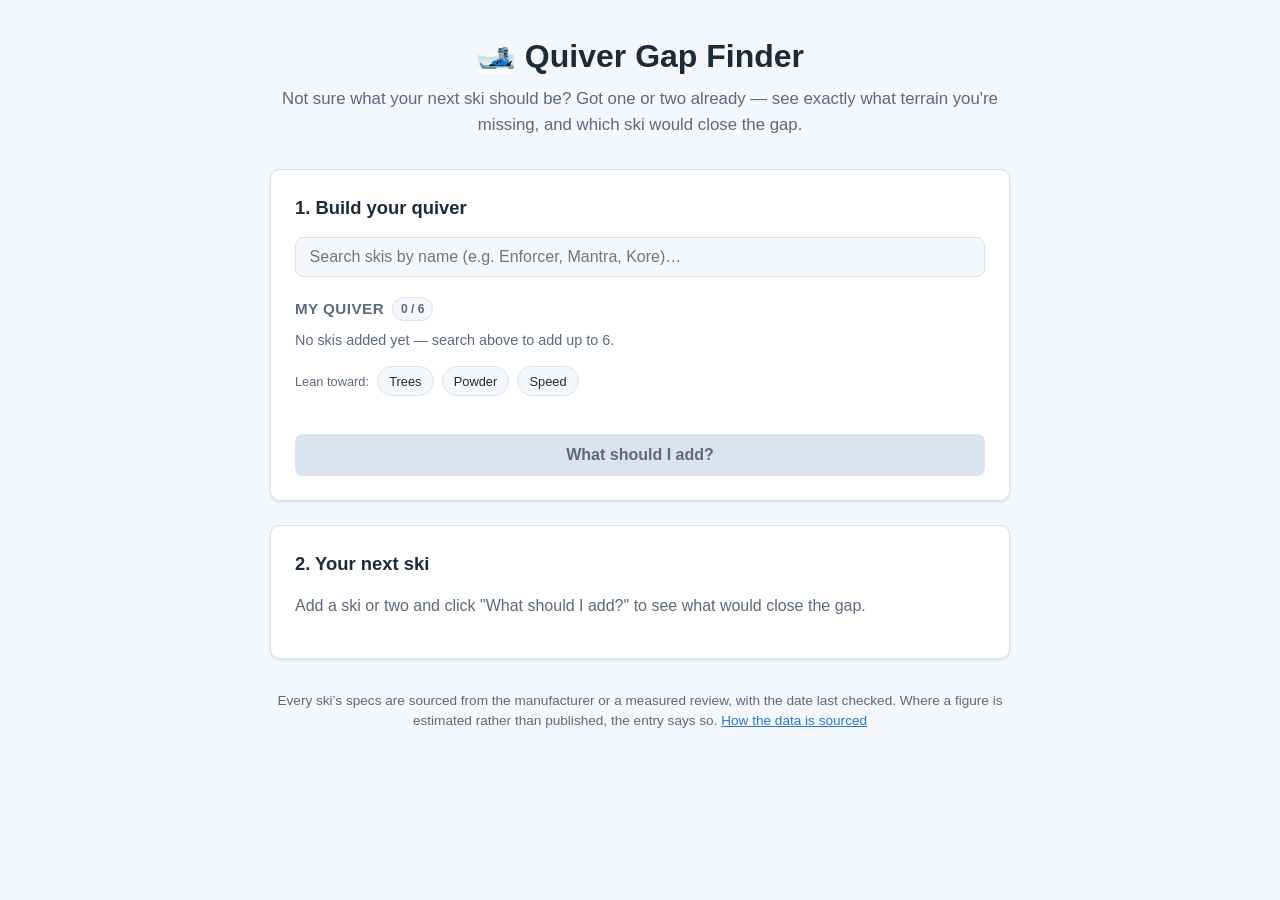
==== index.html @ e30757d3 "Replace demo-era footer copy with an accurate sourcing claim The live page said "All data is illustr" ====
<!DOCTYPE html>
<html lang="en">
<head>
  <meta charset="UTF-8" />
  <meta name="viewport" content="width=device-width, initial-scale=1.0" />
  <title>Quiver Gap Finder</title>
  <link rel="stylesheet" href="style.css" />
  <script src="scoring.js"></script>
</head>
<body>
  <div class="page">
    <header class="site-header">
      <h1>🎿 Quiver Gap Finder</h1>
      <p class="subtitle">
        Not sure what your next ski should be? Got one or two already — see exactly what
        terrain you're missing, and which ski would close the gap.
      </p>
    </header>

    <main>
      <section class="panel" aria-labelledby="picker-heading">
        <h2 id="picker-heading">1. Build your quiver</h2>

        <div class="search-wrap">
          <label for="ski-search" class="visually-hidden">Search skis</label>
          <input
            type="text"
            id="ski-search"
            class="search-input"
            placeholder="Search skis by name (e.g. Enforcer, Mantra, Kore)…"
            autocomplete="off"
          />
          <ul id="search-results" class="search-results" role="listbox" hidden></ul>
        </div>

        <div class="quiver-wrap">
          <h3>My quiver <span id="quiver-count" class="count-badge">0 / 6</span></h3>
          <ul id="quiver-list" class="quiver-list">
            <li class="empty-hint">No skis added yet — search above to add up to 6.</li>
          </ul>
        </div>

        <div class="interest-picker" role="group" aria-label="Lean recommendations toward (optional)">
          <span class="interest-picker-label">Lean toward:</span>
          <button type="button" class="interest-chip" data-interest="trees" aria-pressed="false">Trees</button>
          <button type="button" class="interest-chip" data-interest="powder" aria-pressed="false">Powder</button>
          <button type="button" class="interest-chip" data-interest="speed" aria-pressed="false">Speed</button>
        </div>

        <button id="find-gaps-btn" type="button" disabled>What should I add?</button>
      </section>

      <section class="panel" aria-labelledby="results-heading">
        <h2 id="results-heading">2. Your next ski</h2>
        <div id="results" class="results">
          <p class="empty-hint">Add a ski or two and click "What should I add?" to see what would close the gap.</p>
        </div>
      </section>
    </main>

    <footer class="site-footer">
      <!-- Deliberately not "nothing is estimated": rocker comes from
           profile category and non-reference lengths use the scaling
           formula, both disclosed per-ski in notes. Claim only what
           data/SOURCING.md actually backs. -->
      <p>
        Every ski&rsquo;s specs are sourced from the manufacturer or a
        measured review, with the date last checked. Where a figure is
        estimated rather than published, the entry says so.
        <a href="https://github.com/Mike-Mudd/quiver-gap-finder/blob/main/data/SOURCING.md">How the data is sourced</a>
      </p>
    </footer>
  </div>

  <div id="chart-tooltip" class="chart-tooltip" role="tooltip" hidden></div>

  <script src="app.js"></script>
</body>
</html>
---- style.css ----
/*
 * Status and chart-mark colors below are not hand-picked — they're the
 * fixed status scale and default sequential hue from the dataviz method's
 * reference palette (good/warning/critical steps + slot-1 blue). See
 * README.md for how they map onto the coverage model.
 */
:root {
  --color-bg: #f4f7fb;
  --color-panel: #ffffff;
  --color-border: #dbe4ee;
  --color-text: #1c2b3a;
  --color-muted: #5b6b7c;
  --color-primary: #2a78d6;
  --color-primary-dark: #184f95;
  --color-accent: #ef8354;
  --radius: 10px;
  --shadow: 0 1px 3px rgba(20, 40, 70, 0.08), 0 1px 2px rgba(20, 40, 70, 0.06);

  /* Fixed status scale — reserved meaning, never reused for anything else. */
  --status-good: #0ca30c;
  --status-good-bg: rgba(12, 163, 12, 0.12);
  --status-warning: #fab219;
  --status-warning-bg: rgba(250, 178, 25, 0.16);
  --status-critical: #d03b3b;
  --status-critical-bg: rgba(208, 59, 59, 0.12);

  /* Chart-only tokens: single sequential hue (blue) for the coverage map,
     plus recessive chart chrome. */
  --chart-accent: #2a78d6;
  --chart-accent-fill: rgba(42, 120, 214, 0.14);
  --chart-accent-stroke: rgba(42, 120, 214, 0.4);
  --chart-gridline: #e1e0d9;
  --chart-muted: #898781;

  /* Suggestions-map accent: same red hex as --status-critical (already
     contrast-checked) so it's visually consistent with the rest of the
     app's red, but named separately since here it means "suggestion,"
     not "bad" - reusing the status token directly would blur that. */
  --chart-suggestion: #d03b3b;
  --chart-suggestion-fill: rgba(208, 59, 59, 0.14);
  --chart-suggestion-stroke: rgba(208, 59, 59, 0.4);

  /* .chart-tooltip inverts colors (dark bg / light text in light mode,
     flipped in dark mode) — this divider must flip with it, not just
     assume a dark background. */
  --tooltip-divider: rgba(255, 255, 255, 0.15);
}

@media (prefers-color-scheme: dark) {
  :root {
    --color-bg: #10151c;
    --color-panel: #1a2230;
    --color-border: #2b3648;
    --color-text: #e8edf4;
    --color-muted: #9aabc0;
    --color-primary: #3987e5;
    --color-primary-dark: #7fb2e0;
    --color-accent: #ef8354;
    --shadow: 0 1px 3px rgba(0, 0, 0, 0.4);

    --status-good: #0ca30c;
    --status-good-bg: rgba(12, 163, 12, 0.22);
    --status-warning: #fab219;
    --status-warning-bg: rgba(250, 178, 25, 0.22);
    --status-critical: #e66767;
    --status-critical-bg: rgba(230, 103, 103, 0.22);

    --chart-accent: #3987e5;
    --chart-accent-fill: rgba(57, 135, 229, 0.22);
    --chart-accent-stroke: rgba(57, 135, 229, 0.55);
    --chart-gridline: #2c2c2a;
    --chart-muted: #898781;

    --chart-suggestion: #e66767;
    --chart-suggestion-fill: rgba(230, 103, 103, 0.22);
    --chart-suggestion-stroke: rgba(230, 103, 103, 0.55);

    /* Tooltip is inverted relative to page mode - in dark mode its
       background is light, so the divider needs to be dark here. */
    --tooltip-divider: rgba(0, 0, 0, 0.12);
  }
}

* {
  box-sizing: border-box;
}

body {
  margin: 0;
  font-family: -apple-system, BlinkMacSystemFont, "Segoe UI", Roboto, Helvetica, Arial, sans-serif;
  background: var(--color-bg);
  color: var(--color-text);
  line-height: 1.5;
}

.page {
  max-width: 780px;
  margin: 0 auto;
  padding: 2rem 1.25rem 4rem;
}

.visually-hidden {
  position: absolute;
  width: 1px;
  height: 1px;
  overflow: hidden;
  clip: rect(0 0 0 0);
  white-space: nowrap;
}

.site-header {
  text-align: center;
  margin-bottom: 2rem;
}

.site-header h1 {
  margin: 0 0 0.4rem;
  font-size: 2rem;
}

.subtitle {
  color: var(--color-muted);
  margin: 0;
  font-size: 1.05rem;
}

.panel {
  background: var(--color-panel);
  border: 1px solid var(--color-border);
  border-radius: var(--radius);
  box-shadow: var(--shadow);
  padding: 1.5rem;
  margin-bottom: 1.5rem;
}

.panel h2 {
  margin-top: 0;
  font-size: 1.15rem;
}

.panel h3 {
  font-size: 0.95rem;
  color: var(--color-muted);
  text-transform: uppercase;
  letter-spacing: 0.03em;
  display: flex;
  align-items: center;
  gap: 0.5rem;
  margin: 1.25rem 0 0.6rem;
}

.search-wrap {
  position: relative;
}

/* Shared by both search inputs in the app - the main quiver-builder
   search (#ski-search) and the "Comparing something specific?" search
   under the coverage map (#candidate-search). Was scoped to #ski-search
   only despite a comment elsewhere claiming both looked the same - the
   second input was silently falling back to the browser's unstyled
   default the whole time. */
.search-input {
  width: 100%;
  padding: 0.65rem 0.85rem;
  font-size: 1rem;
  border: 1px solid var(--color-border);
  border-radius: 8px;
  background: var(--color-bg);
  color: var(--color-text);
}

.search-input:focus {
  outline: 2px solid var(--color-primary);
  outline-offset: 1px;
}

.search-input:disabled {
  opacity: 0.6;
  cursor: not-allowed;
}

.search-results {
  position: absolute;
  z-index: 10;
  top: calc(100% + 4px);
  left: 0;
  right: 0;
  max-height: 260px;
  overflow-y: auto;
  margin: 0;
  padding: 0.3rem;
  list-style: none;
  background: var(--color-panel);
  border: 1px solid var(--color-border);
  border-radius: 8px;
  box-shadow: var(--shadow);
}

.search-results li {
  padding: 0.55rem 0.7rem;
  border-radius: 6px;
  cursor: pointer;
  display: flex;
  justify-content: space-between;
  gap: 0.5rem;
  align-items: baseline;
}

.search-results li:hover,
.search-results li.active {
  background: var(--color-bg);
}

.search-results li[aria-disabled="true"] {
  cursor: default;
  opacity: 0.5;
}

.search-results .ski-spec {
  font-size: 0.8rem;
  color: var(--color-muted);
  white-space: nowrap;
}

.search-results .no-match {
  padding: 0.6rem 0.7rem;
  color: var(--color-muted);
  cursor: default;
}

.count-badge {
  background: var(--color-bg);
  border: 1px solid var(--color-border);
  padding: 0.1rem 0.5rem;
  border-radius: 999px;
  font-size: 0.75rem;
  text-transform: none;
  letter-spacing: normal;
}

.quiver-list {
  list-style: none;
  margin: 0;
  padding: 0;
  display: flex;
  flex-wrap: wrap;
  /* Slightly wider than a minimal gap so adjacent chips' tap targets
     (see .quiver-chip button below) don't crowd each other on mobile. */
  gap: 0.65rem;
}

.quiver-list .empty-hint {
  color: var(--color-muted);
  font-size: 0.9rem;
}

.quiver-chip {
  display: flex;
  align-items: center;
  gap: 0.4rem;
  background: var(--color-bg);
  border: 1px solid var(--color-border);
  border-radius: 999px;
  padding: 0.35rem 0.4rem 0.35rem 0.85rem;
  font-size: 0.9rem;
}

.quiver-chip .length-picker {
  border: 1px solid var(--color-border);
  background: var(--color-panel);
  color: var(--color-text);
  border-radius: 999px;
  font-size: 0.78rem;
  padding: 0.15rem 0.4rem;
  flex-shrink: 0;
}

.quiver-chip button {
  border: none;
  background: var(--color-border);
  color: var(--color-text);
  /* Visual size stays compact, but the tappable box meets the WCAG 2.2
     minimum target size (24x24 CSS px) so it's reliably tappable on a
     phone without a mis-tap onto a neighboring chip. */
  width: 28px;
  height: 28px;
  border-radius: 50%;
  cursor: pointer;
  line-height: 1;
  font-size: 0.85rem;
  display: inline-flex;
  align-items: center;
  justify-content: center;
  padding: 0;
  flex-shrink: 0;
}

.quiver-chip button:hover {
  background: var(--status-critical);
  color: white;
}

#find-gaps-btn {
  margin-top: 1.5rem;
  width: 100%;
  padding: 0.75rem 1rem;
  font-size: 1rem;
  font-weight: 600;
  color: white;
  background: var(--color-primary);
  border: none;
  border-radius: 8px;
  cursor: pointer;
  transition: background 0.15s ease;
}

#find-gaps-btn:hover:not(:disabled) {
  background: var(--color-primary-dark);
}

#find-gaps-btn:disabled {
  background: var(--color-border);
  color: var(--color-muted);
  cursor: not-allowed;
}

.results .empty-hint {
  color: var(--color-muted);
}

/* ------------------------------------------------------------------ *
 * Quiver summary (TL;DR paragraph, first thing in the results panel)
 * ------------------------------------------------------------------ */

.quiver-summary {
  border-left: 3px solid var(--color-accent);
}

.quiver-summary-text {
  margin: 0;
  font-size: 1rem;
  line-height: 1.55;
  color: var(--color-text);
}

.quiver-summary-text strong {
  color: var(--color-accent);
}

/* ------------------------------------------------------------------ *
 * Dashboard cards (coverage map / condition cards)
 * ------------------------------------------------------------------ */

.dashboard-card {
  padding: 1.25rem 1.25rem 1.4rem;
}

.dashboard-card h3 {
  margin: 0 0 0.5rem;
  font-size: 1rem;
  color: var(--color-text);
  text-transform: none;
  letter-spacing: normal;
  display: block;
}

.card-header {
  display: flex;
  align-items: center;
  justify-content: space-between;
  gap: 0.75rem;
  flex-wrap: wrap;
}

.card-header h3 {
  margin: 0;
}

.table-toggle-btn {
  background: var(--color-bg);
  border: 1px solid var(--color-border);
  color: var(--color-text);
  font-size: 0.8rem;
  padding: 0.4rem 0.7rem;
  border-radius: 999px;
  cursor: pointer;
}

.table-toggle-btn:hover {
  border-color: var(--color-primary);
}

/* Optional "lean toward" interest chips (see selectedInterest in
   app.js) - deliberately plain/functional for now, matching
   .table-toggle-btn's pill shape. A near-term UI pass is expected to
   revisit this; the priority right now is validating the bias math,
   not the visual treatment. */
.interest-picker {
  display: flex;
  align-items: center;
  flex-wrap: wrap;
  gap: 0.5rem;
  margin: 0.9rem 0;
}

.interest-picker-label {
  font-size: 0.8rem;
  color: var(--color-muted);
}

.interest-chip {
  background: var(--color-bg);
  border: 1px solid var(--color-border);
  color: var(--color-text);
  font-size: 0.8rem;
  padding: 0.4rem 0.7rem;
  border-radius: 999px;
  cursor: pointer;
}

.interest-chip:hover {
  border-color: var(--color-primary);
}

.interest-chip[aria-pressed="true"] {
  background: var(--color-primary);
  border-color: var(--color-primary);
  color: white;
}

.map-caption {
  margin: 0.4rem 0 0.9rem;
  font-size: 0.85rem;
  color: var(--color-muted);
}

/* Sits inline right after the "Coverage map" text, not off in the
   card-header's flex gap - visually part of the title, since that's
   what it's explaining. */
.info-btn {
  display: inline-flex;
  align-items: center;
  justify-content: center;
  width: 20px;
  height: 20px;
  margin-left: 0.35rem;
  border: 1px solid var(--color-border);
  border-radius: 50%;
  background: var(--color-bg);
  color: var(--color-muted);
  font-size: 0.7rem;
  line-height: 1;
  padding: 0;
  cursor: pointer;
  vertical-align: middle;
}

.info-btn:hover,
.info-btn[aria-pressed="true"] {
  border-color: var(--color-primary);
  color: var(--color-primary);
}

/* On-demand only (see #map-info-toggle) - the whole point is this
   doesn't compete with the chart by default. The --table variant sits
   permanently above the table view instead, which is already the
   "more detail" mode, so no toggle needed there. */
.map-info-panel {
  margin: 0 0 0.9rem;
  padding: 0.65rem 0.85rem;
  background: var(--color-bg);
  border: 1px solid var(--color-border);
  border-radius: 8px;
  font-size: 0.78rem;
  color: var(--color-muted);
}

.map-info-panel p {
  margin: 0.3rem 0;
}

.map-info-panel p:first-child {
  margin-top: 0;
}

.map-info-panel p:last-child {
  margin-bottom: 0;
}

.map-info-panel strong {
  color: var(--color-text);
}

.map-info-panel--table {
  margin-bottom: 0.75rem;
}

.chart-wrap {
  width: 100%;
}

/* "What if I added this" search, under the coverage map's chart/table -
   reuses .search-wrap/.search-results/.quiver-chip/.quiver-list as-is
   (same look as the main quiver picker) rather than defining new styles
   for what's functionally the same widget in a second spot. */
.candidate-picker {
  margin-top: 1.25rem;
  padding-top: 1rem;
  border-top: 1px solid var(--color-border);
}

.candidate-picker h4 {
  margin: 0;
  font-size: 0.9rem;
  font-weight: 600;
}

.candidate-picker .quiver-list {
  margin-top: 0.75rem;
}

.coverage-map {
  width: 100%;
  height: auto;
  display: block;
  overflow: visible;
}

.map-plot-border {
  fill: none;
  stroke: var(--color-border);
  stroke-width: 1;
}

.map-gridline {
  stroke: var(--chart-gridline);
  stroke-width: 1;
}

.map-axis-label {
  fill: var(--chart-muted);
  font-size: 11px;
}

.map-axis-label-y {
  font-size: 10.5px;
}

.ski-region {
  fill: var(--chart-accent-fill);
  stroke: var(--chart-accent-stroke);
  stroke-width: 1;
}

.ski-dot {
  fill: var(--chart-accent);
  stroke: var(--color-panel);
  stroke-width: 2;
}

.ski-hit {
  fill: transparent;
}

.ski-mark-label {
  fill: var(--color-text);
  font-size: 11px;
}

.ski-mark {
  cursor: pointer;
  outline: none;
}

.ski-mark:hover .ski-dot,
.ski-mark:focus-visible .ski-dot {
  r: 7;
}

.ski-mark:hover .ski-region,
.ski-mark:focus-visible .ski-region {
  stroke-width: 2;
}

.ski-mark:focus-visible .ski-hit {
  stroke: var(--color-primary);
  stroke-width: 2;
  fill: none;
}

/* Suggestions map: quiver stays full-strength blue (identical to the
   primary map, via the default .ski-region/.ski-dot rules above) -
   suggestions get their own red variant so the two are distinguishable
   by hue alone, not opacity. */
.ski-mark--suggestion .ski-region {
  fill: var(--chart-suggestion-fill);
  stroke: var(--chart-suggestion-stroke);
}

.ski-mark--suggestion .ski-dot {
  fill: var(--chart-suggestion);
}

.chart-table-wrap {
  overflow-x: auto;
}

.chart-table {
  border-collapse: collapse;
  width: 100%;
  font-size: 0.85rem;
}

.chart-table th,
.chart-table td {
  border: 1px solid var(--color-border);
  padding: 0.5rem 0.6rem;
  text-align: left;
}

/* Temperament gauge: a word + position-on-a-spectrum widget, used
   identically in the table view and the tooltip (see .chart-tooltip
   below) so it's never shown as a bare "X / 100" number. Text colors
   use `currentColor`/inherit rather than fixed tokens so the same
   markup reads correctly on the tooltip's inverted (dark-on-light or
   light-on-dark) background too. */
.temperament-gauge {
  display: flex;
  flex-direction: column;
  gap: 0.3rem;
  min-width: 110px;
}

.temperament-gauge-track {
  position: relative;
  height: 6px;
  border-radius: 999px;
  background: var(--color-border);
}

.temperament-gauge-divider {
  position: absolute;
  top: -2px;
  bottom: -2px;
  width: 1px;
  background: var(--chart-muted);
  opacity: 0.6;
}

.temperament-gauge-dot {
  position: absolute;
  top: 50%;
  width: 10px;
  height: 10px;
  background: var(--chart-accent);
  border: 2px solid var(--color-panel);
  border-radius: 50%;
  transform: translate(-50%, -50%);
}

.temperament-gauge-caption {
  display: flex;
  align-items: baseline;
  gap: 0.3rem;
  font-size: 0.8rem;
  color: inherit;
}

.temperament-gauge-phrase {
  font-weight: 600;
  color: inherit;
}

.temperament-gauge-value {
  opacity: 0.7;
  font-size: 0.75rem;
}

.chart-table th {
  background: var(--color-bg);
  font-weight: 600;
}

/* ------------------------------------------------------------------ *
 * Condition cards
 * ------------------------------------------------------------------ */

.condition-cards {
  display: grid;
  grid-template-columns: repeat(4, 1fr);
  gap: 0.7rem;
  margin-top: 0.5rem;
}

.condition-card {
  display: flex;
  align-items: flex-start;
  gap: 0.6rem;
  border-radius: 8px;
  border-left: 3px solid transparent;
  padding: 0.85rem 0.9rem;
}

.condition-card[data-status="good"] {
  background: var(--status-good-bg);
  border-left-color: var(--status-good);
}

.condition-card[data-status="warning"] {
  background: var(--status-warning-bg);
  border-left-color: var(--status-warning);
}

.condition-card[data-status="critical"] {
  background: var(--status-critical-bg);
  border-left-color: var(--status-critical);
}

.condition-icon {
  font-size: 0.95rem;
  font-weight: 700;
  line-height: 1.4;
}

.condition-card[data-status="good"] .condition-icon {
  color: var(--status-good);
}

.condition-card[data-status="warning"] .condition-icon {
  color: var(--status-warning);
}

.condition-card[data-status="critical"] .condition-icon {
  color: var(--status-critical);
}

.condition-body {
  min-width: 0;
}

.condition-desc {
  margin: 0 0 0.2rem;
  font-size: 0.95rem;
  font-weight: 600;
  color: var(--color-text);
  line-height: 1.3;
}

.condition-detail {
  margin: 0;
  font-size: 0.8rem;
  color: var(--color-muted);
  line-height: 1.4;
}

@media (max-width: 480px) {
  .condition-cards {
    grid-template-columns: 1fr;
  }
}

/* ------------------------------------------------------------------ *
 * Collapsible plain-language detail
 * ------------------------------------------------------------------ */

.result-details {
  border-top: 1px solid var(--color-border);
  padding-top: 0.9rem;
}

.result-details summary {
  cursor: pointer;
  font-size: 0.9rem;
  font-weight: 600;
  color: var(--color-muted);
}

.result-group {
  margin: 1rem 0 1.25rem;
}

.result-group:last-child {
  margin-bottom: 0;
}

.result-group h4 {
  margin: 0 0 0.5rem;
  font-size: 0.85rem;
  text-transform: uppercase;
  letter-spacing: 0.03em;
  color: var(--color-muted);
}

.result-list {
  list-style: none;
  margin: 0;
  padding: 0;
  display: flex;
  flex-direction: column;
  gap: 0.5rem;
}

.result-item {
  border-radius: 8px;
  padding: 0.7rem 0.9rem;
  border: 1px solid transparent;
  font-size: 0.92rem;
  display: flex;
  align-items: flex-start;
  gap: 0.5rem;
}

/* Suggested skis for a gap - a distinct, slightly quieter voice from the
   diagnostic sentence it follows, so "here's the problem" and "here's
   what might fix it" read as two different kinds of statement. */
.result-suggestion {
  display: inline-block;
  font-style: italic;
  color: var(--color-muted);
}

.result-item.gap {
  background: var(--status-critical-bg);
}

.result-item.redundancy {
  background: var(--status-warning-bg);
}

.result-item.ok {
  background: var(--status-good-bg);
}

.status-icon {
  font-weight: 700;
  flex-shrink: 0;
  line-height: 1.4;
}

.status-icon.status-good {
  color: var(--status-good);
}

.status-icon.status-warning {
  color: var(--status-warning);
}

.status-icon.status-critical {
  color: var(--status-critical);
}

/* ------------------------------------------------------------------ *
 * Shared chart tooltip
 * ------------------------------------------------------------------ */

.chart-tooltip {
  position: fixed;
  z-index: 100;
  background: var(--color-text);
  color: var(--color-panel);
  border-radius: 6px;
  padding: 0.55rem 0.7rem;
  font-size: 0.8rem;
  max-width: 250px;
  pointer-events: none;
  box-shadow: var(--shadow);
}

.tooltip-title {
  font-weight: 700;
  margin-bottom: 0.15rem;
}

.tooltip-year {
  opacity: 0.65;
  font-size: 0.72rem;
  margin-bottom: 0.35rem;
}

.tooltip-detail {
  opacity: 0.85;
}

.tooltip-suggestion {
  font-style: italic;
  margin-top: 0.15rem;
}

/* One fact per row (label left, value right) instead of several facts
   joined by "·" on one line — a joined line gets ragged the moment it
   has to wrap; a labeled row just wraps its own value cleanly. */
.tooltip-spec-grid {
  display: grid;
  grid-template-columns: auto 1fr;
  column-gap: 0.6rem;
  row-gap: 0.2rem;
  margin-bottom: 0.45rem;
}

.tooltip-spec-row {
  display: contents;
}

.tooltip-spec-label {
  opacity: 0.65;
  font-size: 0.72rem;
  white-space: nowrap;
  padding-top: 0.05rem;
}

.tooltip-spec-value {
  font-size: 0.78rem;
  text-align: right;
}

.tooltip-gauge-wrap {
  border-top: 1px solid var(--tooltip-divider);
  padding-top: 0.4rem;
}

.site-footer {
  text-align: center;
  color: var(--color-muted);
  font-size: 0.85rem;
  margin-top: 2rem;
}

.site-footer a {
  color: var(--color-primary);
}
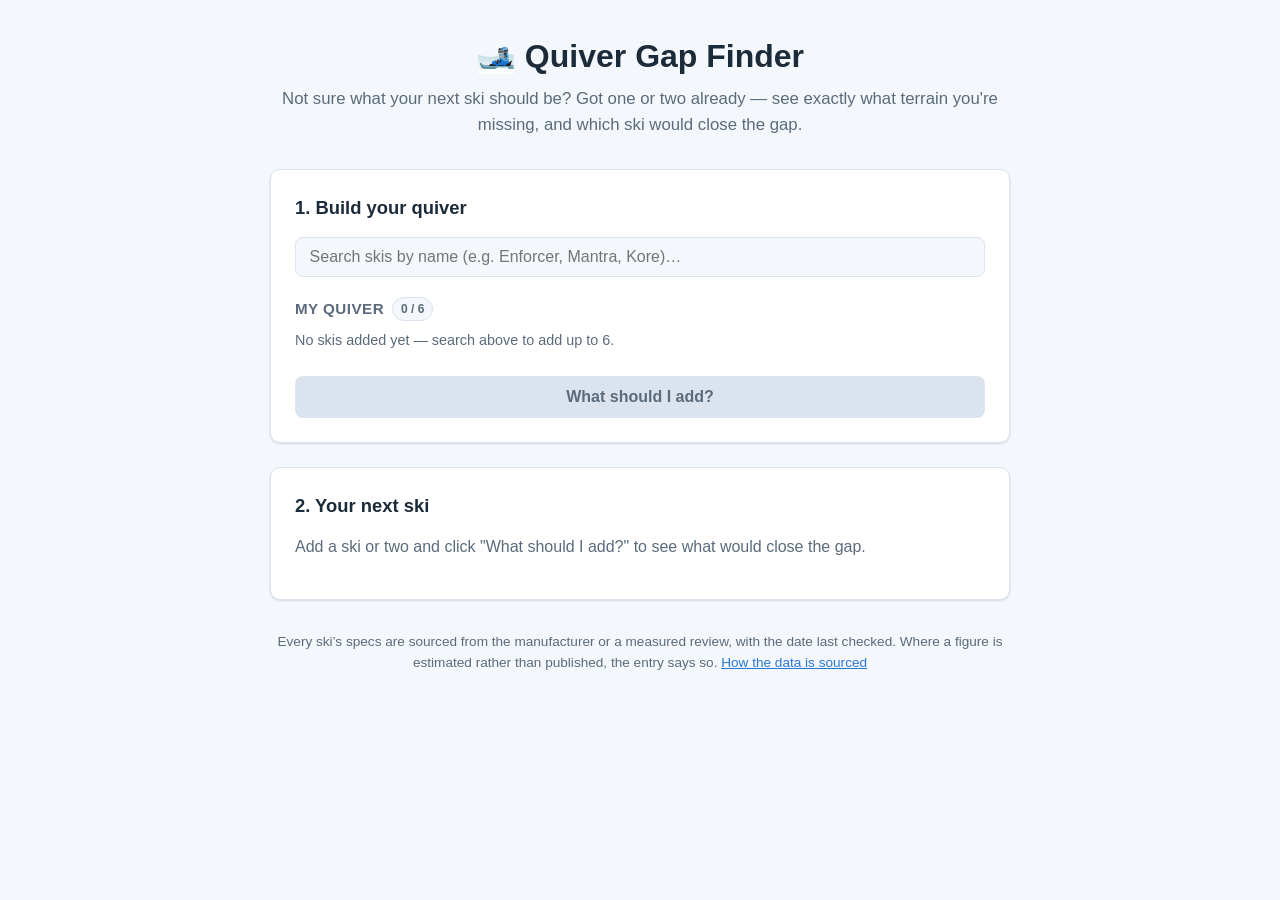
==== commit 206ae5f4: "Remove the Trees/Powder/Speed interest bias feature entirely User's call, after the v7 critique aske" ====
--- a/index.html
+++ b/index.html
@@ -40,13 +40,6 @@
           </ul>
         </div>
 
-        <div class="interest-picker" role="group" aria-label="Lean recommendations toward (optional)">
-          <span class="interest-picker-label">Lean toward:</span>
-          <button type="button" class="interest-chip" data-interest="trees" aria-pressed="false">Trees</button>
-          <button type="button" class="interest-chip" data-interest="powder" aria-pressed="false">Powder</button>
-          <button type="button" class="interest-chip" data-interest="speed" aria-pressed="false">Speed</button>
-        </div>
-
         <button id="find-gaps-btn" type="button" disabled>What should I add?</button>
       </section>
 
--- a/style.css
+++ b/style.css
@@ -390,44 +390,6 @@
   border-color: var(--color-primary);
 }
 
-/* Optional "lean toward" interest chips (see selectedInterest in
-   app.js) - deliberately plain/functional for now, matching
-   .table-toggle-btn's pill shape. A near-term UI pass is expected to
-   revisit this; the priority right now is validating the bias math,
-   not the visual treatment. */
-.interest-picker {
-  display: flex;
-  align-items: center;
-  flex-wrap: wrap;
-  gap: 0.5rem;
-  margin: 0.9rem 0;
-}
-
-.interest-picker-label {
-  font-size: 0.8rem;
-  color: var(--color-muted);
-}
-
-.interest-chip {
-  background: var(--color-bg);
-  border: 1px solid var(--color-border);
-  color: var(--color-text);
-  font-size: 0.8rem;
-  padding: 0.4rem 0.7rem;
-  border-radius: 999px;
-  cursor: pointer;
-}
-
-.interest-chip:hover {
-  border-color: var(--color-primary);
-}
-
-.interest-chip[aria-pressed="true"] {
-  background: var(--color-primary);
-  border-color: var(--color-primary);
-  color: white;
-}
-
 .map-caption {
   margin: 0.4rem 0 0.9rem;
   font-size: 0.85rem;
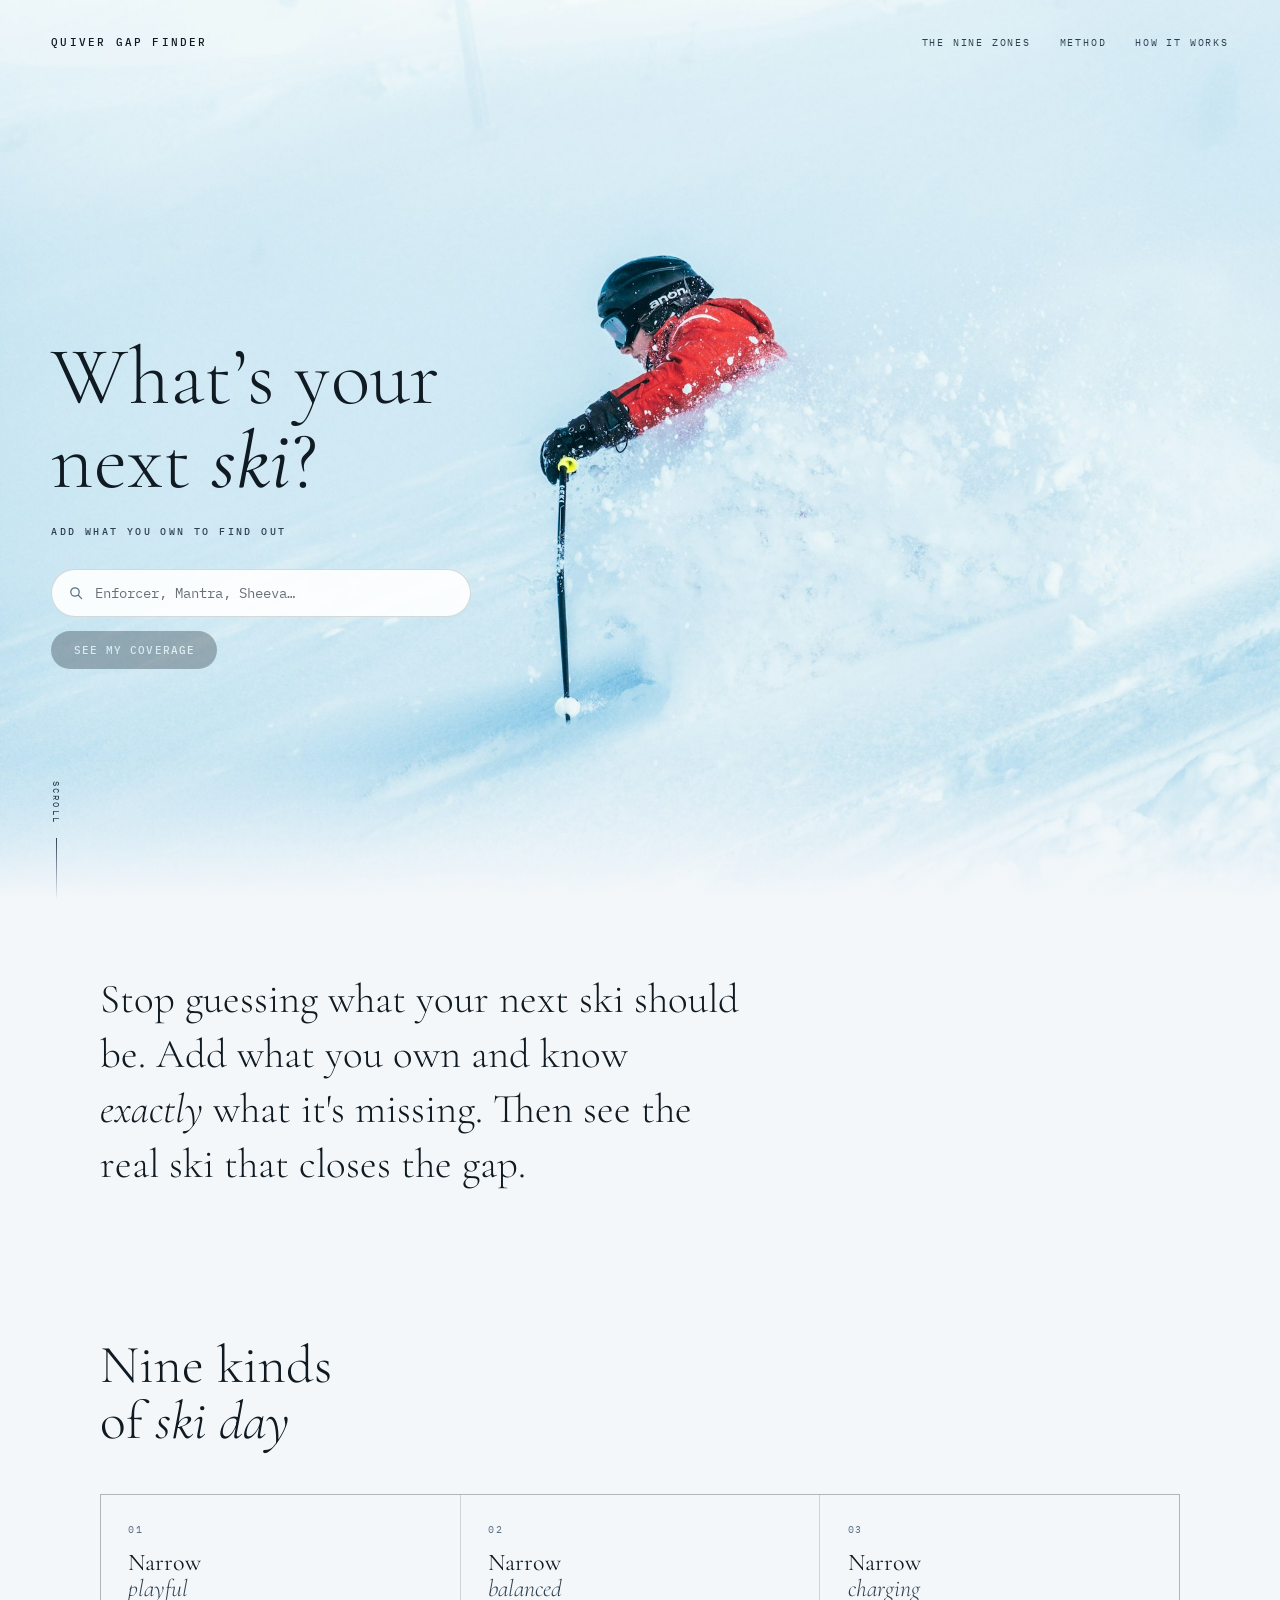
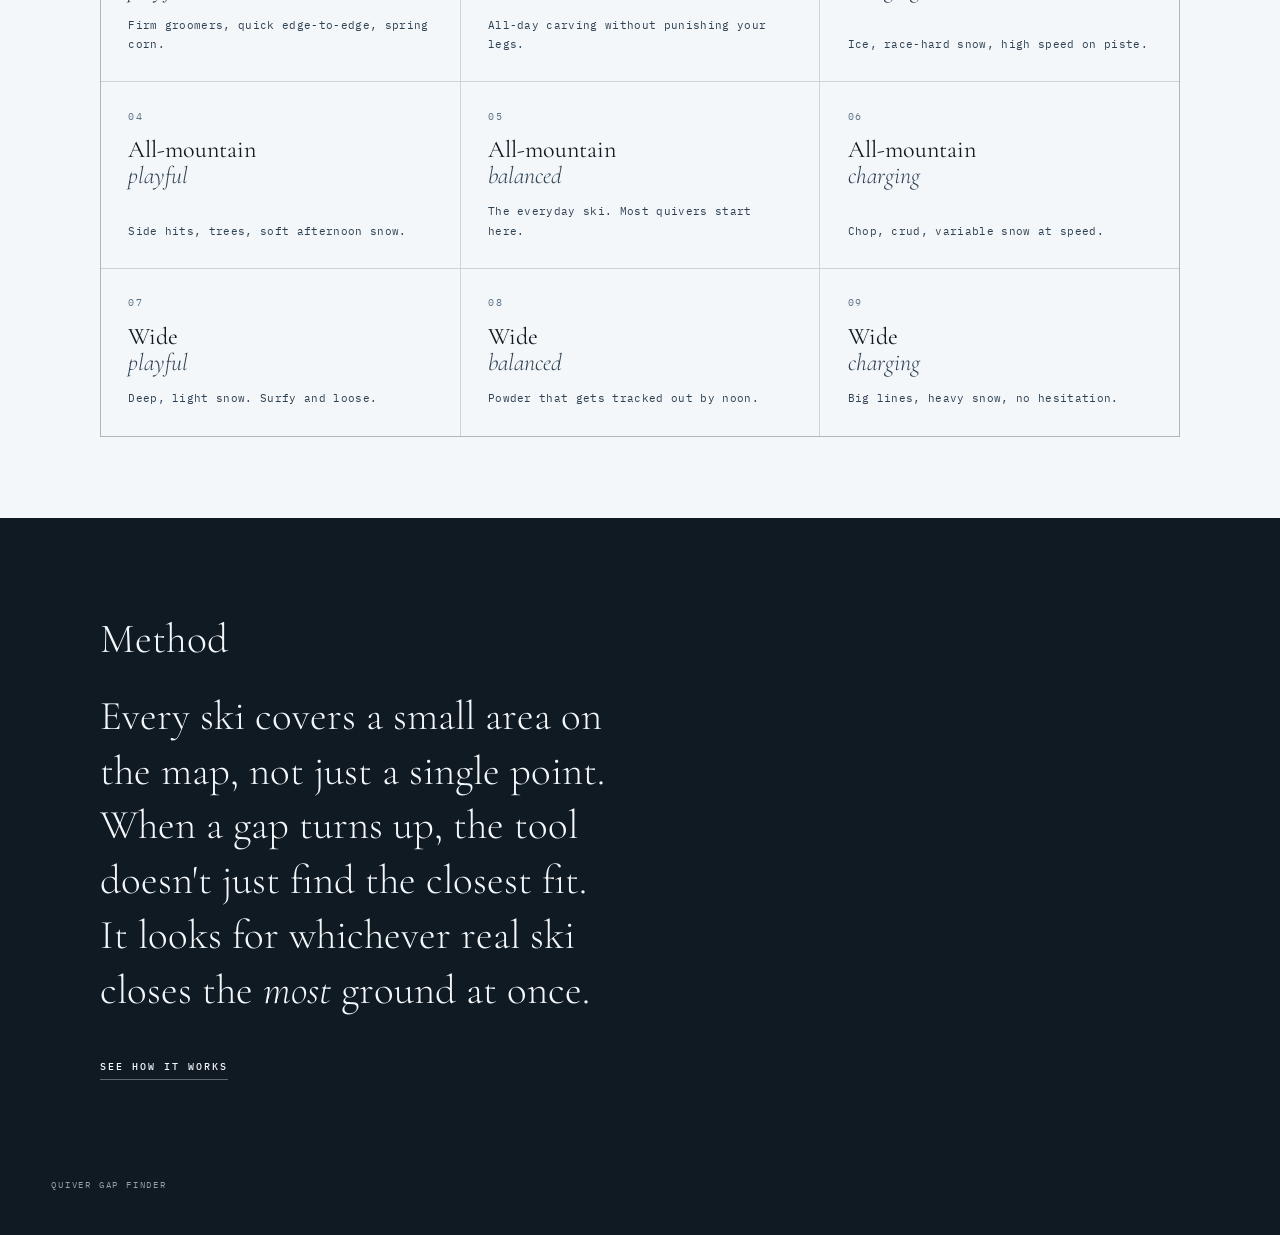
==== commit 8dcbec27: "Ship v7 as the live site, retiring the old root design Root's index.html/app.js/style.css were the p" ====
--- a/index.html
+++ b/index.html
@@ -1,72 +1,116 @@
 <!DOCTYPE html>
 <html lang="en">
 <head>
-  <meta charset="UTF-8" />
-  <meta name="viewport" content="width=device-width, initial-scale=1.0" />
-  <title>Quiver Gap Finder</title>
-  <link rel="stylesheet" href="style.css" />
-  <script src="scoring.js"></script>
+<meta charset="UTF-8" />
+<meta name="viewport" content="width=device-width, initial-scale=1" />
+<title>Quiver Gap Finder — find the gap in your quiver</title>
+<link rel="preconnect" href="https://fonts.googleapis.com" />
+<link rel="preconnect" href="https://fonts.gstatic.com" crossorigin />
+<link href="https://fonts.googleapis.com/css2?family=Cormorant+Garamond:ital,wght@0,300;0,400;0,500;1,300;1,400&family=IBM+Plex+Mono:wght@400;500&display=swap" rel="stylesheet" />
+<link rel="stylesheet" href="style.css" />
+<script src="scoring.js"></script>
 </head>
 <body>
-  <div class="page">
-    <header class="site-header">
-      <h1>🎿 Quiver Gap Finder</h1>
-      <p class="subtitle">
-        Not sure what your next ski should be? Got one or two already — see exactly what
-        terrain you're missing, and which ski would close the gap.
-      </p>
-    </header>
 
-    <main>
-      <section class="panel" aria-labelledby="picker-heading">
-        <h2 id="picker-heading">1. Build your quiver</h2>
+<div class="hero" id="top">
+  <div class="hero-photo" role="img" aria-label="A skier turning through deep powder snow"></div>
 
-        <div class="search-wrap">
-          <label for="ski-search" class="visually-hidden">Search skis</label>
-          <input
-            type="text"
-            id="ski-search"
-            class="search-input"
-            placeholder="Search skis by name (e.g. Enforcer, Mantra, Kore)…"
-            autocomplete="off"
-          />
-          <ul id="search-results" class="search-results" role="listbox" hidden></ul>
-        </div>
+  <!-- Every nav item points at something real. "Catalog" was dropped
+       rather than given a placeholder: on a product positioned on
+       sourcing credibility, a link that goes nowhere costs more than a
+       missing one. Restore it when a catalog page exists. -->
+  <header class="nav">
+    <a class="brand" href="#top">Quiver Gap Finder</a>
+    <nav aria-label="Primary">
+      <a href="#zones">The nine zones</a>
+      <a href="#method">Method</a>
+      <a href="method.html">How it works</a>
+    </nav>
+  </header>
 
-        <div class="quiver-wrap">
-          <h3>My quiver <span id="quiver-count" class="count-badge">0 / 6</span></h3>
-          <ul id="quiver-list" class="quiver-list">
-            <li class="empty-hint">No skis added yet — search above to add up to 6.</li>
-          </ul>
-        </div>
+  <div class="copy">
+    <h1>What&rsquo;s your<br />next <em>ski</em>?</h1>
+    <p class="sub">Add what you own to find out</p>
 
-        <button id="find-gaps-btn" type="button" disabled>What should I add?</button>
-      </section>
-
-      <section class="panel" aria-labelledby="results-heading">
-        <h2 id="results-heading">2. Your next ski</h2>
-        <div id="results" class="results">
-          <p class="empty-hint">Add a ski or two and click "What should I add?" to see what would close the gap.</p>
-        </div>
-      </section>
-    </main>
-
-    <footer class="site-footer">
-      <!-- Deliberately not "nothing is estimated": rocker comes from
-           profile category and non-reference lengths use the scaling
-           formula, both disclosed per-ski in notes. Claim only what
-           data/SOURCING.md actually backs. -->
-      <p>
-        Every ski&rsquo;s specs are sourced from the manufacturer or a
-        measured review, with the date last checked. Where a figure is
-        estimated rather than published, the entry says so.
-        <a href="https://github.com/Mike-Mudd/quiver-gap-finder/blob/main/data/SOURCING.md">How the data is sourced</a>
-      </p>
-    </footer>
+    <div class="search-module">
+      <div class="field">
+        <svg class="field-icon" viewBox="0 0 20 20" width="16" height="16" fill="none" aria-hidden="true">
+          <circle cx="8.75" cy="8.75" r="5.25" stroke="currentColor" stroke-width="1.6"/>
+          <path d="M12.9 12.9 L17 17" stroke="currentColor" stroke-width="1.6" stroke-linecap="round"/>
+        </svg>
+        <input id="ski-search" type="text" autocomplete="off" spellcheck="false"
+               placeholder="Enforcer, Mantra, Sheeva…" aria-label="Search skis you own" />
+      </div>
+      <ul id="results" class="results" role="listbox" aria-label="Matching skis" hidden></ul>
+      <ul id="quiver" class="quiver" aria-label="Your skis"></ul>
+      <button type="button" id="search-btn" class="search-btn" disabled>See my coverage</button>
+      <p class="readout" id="readout"></p>
+    </div>
   </div>
 
-  <div id="chart-tooltip" class="chart-tooltip" role="tooltip" hidden></div>
+  <!-- vertical rule + label, the reference's scroll cue -->
+  <div class="scroll-cue" aria-hidden="true"><span>Scroll</span></div>
+</div>
 
-  <script src="app.js"></script>
+<section class="map-section" id="map-section" aria-label="Coverage map" hidden>
+  <div class="map-section-inner">
+    <h2>Where you&rsquo;re<br />covered</h2>
+    <div class="summary-block stage" id="summary-content" data-stage="1"></div>
+    <div class="stage" id="map-content" data-stage="2"></div>
+    <div class="condition-block stage" id="condition-content" data-stage="2"></div>
+    <div class="stage" id="details-content" data-stage="3"></div>
+  </div>
+</section>
+
+<section class="pitch" aria-label="Why this exists">
+  <div class="pitch-inner">
+    <p class="pitch-lead reveal">
+      Stop guessing what your next ski should be. Add what you own
+      and know <em>exactly</em> what it's missing. Then see the real
+      ski that closes the gap.
+    </p>
+  </div>
+</section>
+
+<section class="zones" id="zones" aria-label="The nine zones">
+  <div class="zones-inner">
+    <h2 class="reveal">Nine kinds<br />of <em>ski day</em></h2>
+    <ol class="zone-grid">
+      <li class="reveal"><span class="zone-n">01</span><span class="zone-w">Narrow</span><span class="zone-f">playful</span><p>Firm groomers, quick edge-to-edge, spring corn.</p></li>
+      <li class="reveal"><span class="zone-n">02</span><span class="zone-w">Narrow</span><span class="zone-f">balanced</span><p>All-day carving without punishing your legs.</p></li>
+      <li class="reveal"><span class="zone-n">03</span><span class="zone-w">Narrow</span><span class="zone-f">charging</span><p>Ice, race-hard snow, high speed on piste.</p></li>
+      <li class="reveal"><span class="zone-n">04</span><span class="zone-w">All-mountain</span><span class="zone-f">playful</span><p>Side hits, trees, soft afternoon snow.</p></li>
+      <li class="reveal"><span class="zone-n">05</span><span class="zone-w">All-mountain</span><span class="zone-f">balanced</span><p>The everyday ski. Most quivers start here.</p></li>
+      <li class="reveal"><span class="zone-n">06</span><span class="zone-w">All-mountain</span><span class="zone-f">charging</span><p>Chop, crud, variable snow at speed.</p></li>
+      <li class="reveal"><span class="zone-n">07</span><span class="zone-w">Wide</span><span class="zone-f">playful</span><p>Deep, light snow. Surfy and loose.</p></li>
+      <li class="reveal"><span class="zone-n">08</span><span class="zone-w">Wide</span><span class="zone-f">balanced</span><p>Powder that gets tracked out by noon.</p></li>
+      <li class="reveal"><span class="zone-n">09</span><span class="zone-w">Wide</span><span class="zone-f">charging</span><p>Big lines, heavy snow, no hesitation.</p></li>
+    </ol>
+  </div>
+</section>
+
+<section class="method" id="method" aria-label="Method">
+  <div class="method-inner">
+    <h2 class="reveal">Method</h2>
+    <p class="method-lead reveal">
+      Every ski covers a small area on the map, not just a single
+      point. When a gap turns up, the tool doesn't just find the
+      closest fit. It looks for whichever real ski closes the
+      <em>most</em> ground at once.
+    </p>
+    <a class="method-link reveal" href="method.html">See how it works</a>
+  </div>
+</section>
+
+<footer class="foot">
+  <span>Quiver Gap Finder</span>
+</footer>
+
+<div id="chart-tooltip" class="chart-tooltip" role="tooltip" hidden></div>
+
+<script src="coverage-map.js"></script>
+<script src="condition-cards.js"></script>
+<script src="app.js"></script>
+<script src="reveal.js"></script>
 </body>
 </html>
--- a/style.css
+++ b/style.css
@@ -1,367 +1,332 @@
-/*
- * Status and chart-mark colors below are not hand-picked — they're the
- * fixed status scale and default sequential hue from the dataviz method's
- * reference palette (good/warning/critical steps + slot-1 blue). See
- * README.md for how they map onto the coverage model.
- */
+/* ===================================================================
+   Direction 07 — "Editorial"
+   Full-bleed powder photograph, charcoal serif type sitting directly
+   on the snow. No scrim: white on bright snow measures 1.12:1, while
+   charcoal measures 13.6:1 on the same pixels (see IMAGES.md), so the
+   snow is treated as the page ground rather than an obstacle.
+   =================================================================== */
+
 :root {
-  --color-bg: #f4f7fb;
-  --color-panel: #ffffff;
-  --color-border: #dbe4ee;
-  --color-text: #1c2b3a;
-  --color-muted: #5b6b7c;
-  --color-primary: #2a78d6;
-  --color-primary-dark: #184f95;
-  --color-accent: #ef8354;
-  --radius: 10px;
-  --shadow: 0 1px 3px rgba(20, 40, 70, 0.08), 0 1px 2px rgba(20, 40, 70, 0.06);
-
-  /* Fixed status scale — reserved meaning, never reused for anything else. */
+  --ink: #101A22;          /* 13.6:1 on this photo's snow */
+  --ink-soft: #2E4152;     /* 9.4:1 — captions, nav, labels */
+  --ink-faint: #5B7086;
+  --paper: #F4F7FA;
+  --paper-raised: #FFFFFF;
+  --line: rgba(16, 26, 34, 0.16);
+  --accent: #C1372B;       /* drawn from the skier's jacket, used sparingly */
+
+  --serif: "Cormorant Garamond", Georgia, serif;
+  --mono: "IBM Plex Mono", ui-monospace, SFMono-Regular, Menlo, monospace;
+  --ease: cubic-bezier(0.16, 1, 0.3, 1);
+
+  --hero: url("assets/hero.jpg");
+
+  /* Coverage map status colors: reserved-meaning tokens (see
+     DESIGN.md "The Reference Palette Rule") - kept at their exact hex
+     because they trace to an external dataviz reference palette, not
+     to this page's own ink/paper palette, so they don't get
+     re-harmonized to match it. */
   --status-good: #0ca30c;
   --status-good-bg: rgba(12, 163, 12, 0.12);
-  --status-warning: #fab219;
-  --status-warning-bg: rgba(250, 178, 25, 0.16);
-  --status-critical: #d03b3b;
-  --status-critical-bg: rgba(208, 59, 59, 0.12);
-
-  /* Chart-only tokens: single sequential hue (blue) for the coverage map,
-     plus recessive chart chrome. */
-  --chart-accent: #2a78d6;
-  --chart-accent-fill: rgba(42, 120, 214, 0.14);
-  --chart-accent-stroke: rgba(42, 120, 214, 0.4);
-  --chart-gridline: #e1e0d9;
-  --chart-muted: #898781;
-
-  /* Suggestions-map accent: same red hex as --status-critical (already
-     contrast-checked) so it's visually consistent with the rest of the
-     app's red, but named separately since here it means "suggestion,"
-     not "bad" - reusing the status token directly would blur that. */
-  --chart-suggestion: #d03b3b;
-  --chart-suggestion-fill: rgba(208, 59, 59, 0.14);
-  --chart-suggestion-stroke: rgba(208, 59, 59, 0.4);
-
-  /* .chart-tooltip inverts colors (dark bg / light text in light mode,
-     flipped in dark mode) — this divider must flip with it, not just
-     assume a dark background. */
+  --status-warning: #b8860b;
+  --status-warning-bg: rgba(184, 134, 11, 0.14);
+  --status-critical: #C1372B;
+  --status-critical-bg: rgba(193, 55, 43, 0.1);
+
+  --chart-accent: #2E4152;
+  --chart-accent-fill: rgba(46, 65, 82, 0.12);
+  --chart-accent-stroke: rgba(46, 65, 82, 0.4);
+  --chart-gridline: rgba(16, 26, 34, 0.1);
+  --chart-muted: var(--ink-faint);
+
+  --chart-suggestion: #C1372B;
+  --chart-suggestion-fill: rgba(193, 55, 43, 0.12);
+  --chart-suggestion-stroke: rgba(193, 55, 43, 0.4);
+
   --tooltip-divider: rgba(255, 255, 255, 0.15);
 }
 
-@media (prefers-color-scheme: dark) {
-  :root {
-    --color-bg: #10151c;
-    --color-panel: #1a2230;
-    --color-border: #2b3648;
-    --color-text: #e8edf4;
-    --color-muted: #9aabc0;
-    --color-primary: #3987e5;
-    --color-primary-dark: #7fb2e0;
-    --color-accent: #ef8354;
-    --shadow: 0 1px 3px rgba(0, 0, 0, 0.4);
-
-    --status-good: #0ca30c;
-    --status-good-bg: rgba(12, 163, 12, 0.22);
-    --status-warning: #fab219;
-    --status-warning-bg: rgba(250, 178, 25, 0.22);
-    --status-critical: #e66767;
-    --status-critical-bg: rgba(230, 103, 103, 0.22);
-
-    --chart-accent: #3987e5;
-    --chart-accent-fill: rgba(57, 135, 229, 0.22);
-    --chart-accent-stroke: rgba(57, 135, 229, 0.55);
-    --chart-gridline: #2c2c2a;
-    --chart-muted: #898781;
-
-    --chart-suggestion: #e66767;
-    --chart-suggestion-fill: rgba(230, 103, 103, 0.22);
-    --chart-suggestion-stroke: rgba(230, 103, 103, 0.55);
-
-    /* Tooltip is inverted relative to page mode - in dark mode its
-       background is light, so the divider needs to be dark here. */
-    --tooltip-divider: rgba(0, 0, 0, 0.12);
-  }
-}
-
-* {
-  box-sizing: border-box;
-}
+* { box-sizing: border-box; }
+html { -webkit-text-size-adjust: 100%; }
 
 body {
   margin: 0;
-  font-family: -apple-system, BlinkMacSystemFont, "Segoe UI", Roboto, Helvetica, Arial, sans-serif;
-  background: var(--color-bg);
-  color: var(--color-text);
-  line-height: 1.5;
-}
-
-.page {
-  max-width: 780px;
-  margin: 0 auto;
-  padding: 2rem 1.25rem 4rem;
-}
-
-.visually-hidden {
-  position: absolute;
-  width: 1px;
-  height: 1px;
+  background: var(--paper);
+  color: var(--ink);
+  font-family: var(--mono);
+}
+
+::selection { background: var(--ink); color: var(--paper); }
+:focus-visible { outline: 2px solid var(--ink); outline-offset: 3px; border-radius: 2px; }
+* { scrollbar-width: thin; scrollbar-color: rgba(16,26,34,0.3) transparent; }
+*::-webkit-scrollbar { width: 9px; height: 9px; }
+*::-webkit-scrollbar-thumb {
+  background: rgba(16,26,34,0.28); border-radius: 99px;
+  border: 2px solid transparent; background-clip: content-box;
+}
+*::-webkit-scrollbar-thumb:hover { background: rgba(16,26,34,0.48); background-clip: content-box; }
+
+/* ---------- hero ---------- */
+
+html {
+  /* anchor jumps glide instead of teleporting */
+  scroll-behavior: smooth;
+}
+@media (prefers-reduced-motion: reduce) { html { scroll-behavior: auto; } }
+
+.hero {
+  position: relative;
+  min-height: 100svh;
+  display: flex;
+  flex-direction: column;
   overflow: hidden;
-  clip: rect(0 0 0 0);
-  white-space: nowrap;
-}
-
-.site-header {
-  text-align: center;
-  margin-bottom: 2rem;
-}
-
-.site-header h1 {
-  margin: 0 0 0.4rem;
-  font-size: 2rem;
-}
-
-.subtitle {
-  color: var(--color-muted);
+}
+
+/* The hero used to stop dead against flat paper, which is what made
+   the first scroll feel like a jolt. This dissolves the photograph
+   into the page colour over the last slice of the hero, so the snow
+   runs out rather than being cut off. */
+.hero::after {
+  content: "";
+  position: absolute; z-index: 1;
+  left: 0; right: 0; bottom: 0;
+  height: clamp(90px, 16vh, 190px);
+  background: linear-gradient(to bottom, rgba(244,247,250,0) 0%, var(--paper) 100%);
+  pointer-events: none;
+}
+
+/* The skier sits centre-right in the source frame and a `cover` crop
+   cannot reliably push a subject out of the way — narrowing the
+   viewport drags it back toward centre. So the type moves instead:
+   the copy column sits LEFT, and the crop is anchored left too, which
+   keeps the figure out at the right edge with untouched snow between.
+   The composition then holds at every width rather than being tuned
+   for one. */
+.hero-photo {
+  position: absolute; inset: 0;
+  background-image: var(--hero);
+  background-size: cover;
+  background-position: 18% 52%;
+}
+
+.nav {
+  position: relative; z-index: 2;
+  display: flex; align-items: center; justify-content: space-between;
+  gap: 1.5rem;
+  padding: clamp(1.4rem, 3vw, 2.2rem) clamp(1.3rem, 4vw, 3.2rem);
+}
+.brand {
+  font-family: var(--mono);
+  font-size: 0.6875rem; font-weight: 500;
+  letter-spacing: 0.2em; text-transform: uppercase;
+  color: var(--ink); text-decoration: none;
+}
+.nav nav { display: flex; gap: clamp(1.1rem, 2.4vw, 1.8rem); }
+.nav nav a {
+  font-size: 0.625rem; letter-spacing: 0.18em; text-transform: uppercase;
+  color: var(--ink-soft); text-decoration: none;
+  transition: color 0.25s var(--ease);
+}
+.nav nav a:hover { color: var(--ink); }
+
+/* Centred within the hero, but the block is capped so that on a very
+   tall viewport the copy does not float to the middle of an otherwise
+   empty field — it settles just above centre and the photograph keeps
+   the rest. */
+.copy {
+  position: relative; z-index: 2;
+  flex: 1;
+  display: flex; flex-direction: column; justify-content: center;
+  padding: 0 clamp(1.3rem, 4vw, 3.2rem) clamp(3rem, 8vh, 5rem);
+  max-width: min(560px, 54%);
+}
+@media (min-height: 900px) {
+  /* Nudge the block below centre on a tall viewport instead of pinning
+     it to the bottom — flex-end plus a large pad overflowed the hero. */
+  .copy { justify-content: center; padding-top: clamp(2rem, 12vh, 9rem); }
+}
+
+/* Slender serif mixing upright and italic within one line, which is
+   the single move that makes this read editorial rather than corporate. */
+.copy h1 {
+  font-family: var(--serif);
+  font-weight: 300;
+  font-size: clamp(2.9rem, 6.4vw, 5.6rem);
+  line-height: 1.02;
+  letter-spacing: 0.004em;
   margin: 0;
-  font-size: 1.05rem;
-}
-
-.panel {
-  background: var(--color-panel);
-  border: 1px solid var(--color-border);
-  border-radius: var(--radius);
-  box-shadow: var(--shadow);
-  padding: 1.5rem;
-  margin-bottom: 1.5rem;
-}
-
-.panel h2 {
-  margin-top: 0;
-  font-size: 1.15rem;
-}
-
-.panel h3 {
-  font-size: 0.95rem;
-  color: var(--color-muted);
-  text-transform: uppercase;
-  letter-spacing: 0.03em;
-  display: flex;
-  align-items: center;
-  gap: 0.5rem;
-  margin: 1.25rem 0 0.6rem;
-}
-
-.search-wrap {
-  position: relative;
-}
-
-/* Shared by both search inputs in the app - the main quiver-builder
-   search (#ski-search) and the "Comparing something specific?" search
-   under the coverage map (#candidate-search). Was scoped to #ski-search
-   only despite a comment elsewhere claiming both looked the same - the
-   second input was silently falling back to the browser's unstyled
-   default the whole time. */
-.search-input {
-  width: 100%;
-  padding: 0.65rem 0.85rem;
-  font-size: 1rem;
-  border: 1px solid var(--color-border);
-  border-radius: 8px;
-  background: var(--color-bg);
-  color: var(--color-text);
-}
-
-.search-input:focus {
-  outline: 2px solid var(--color-primary);
-  outline-offset: 1px;
-}
-
-.search-input:disabled {
-  opacity: 0.6;
-  cursor: not-allowed;
-}
-
-.search-results {
-  position: absolute;
-  z-index: 10;
-  top: calc(100% + 4px);
-  left: 0;
-  right: 0;
-  max-height: 260px;
-  overflow-y: auto;
-  margin: 0;
-  padding: 0.3rem;
-  list-style: none;
-  background: var(--color-panel);
-  border: 1px solid var(--color-border);
-  border-radius: 8px;
-  box-shadow: var(--shadow);
-}
-
-.search-results li {
+  color: var(--ink);
+}
+.copy h1 em { font-style: italic; font-weight: 400; }
+
+.sub {
+  font-family: var(--mono);
+  font-size: 0.625rem; font-weight: 500;
+  letter-spacing: 0.24em; text-transform: uppercase;
+  color: var(--ink-soft);
+  margin: clamp(1.1rem, 2.4vh, 1.6rem) 0 0;
+}
+
+/* ---------- search ---------- */
+
+.search-module { margin-top: clamp(1.6rem, 3.4vh, 2.4rem); width: min(420px, 100%); }
+
+.field {
+  display: flex; align-items: center; gap: 0.7rem;
+  padding: 0 0.4rem 0 1rem;
+  background: rgba(255, 255, 255, 0.9);
+  backdrop-filter: blur(10px) saturate(120%);
+  -webkit-backdrop-filter: blur(10px) saturate(120%);
+  border: 1px solid var(--line);
+  border-radius: 100px;
+  transition: border-color 0.3s var(--ease), box-shadow 0.3s var(--ease);
+}
+.field:focus-within {
+  border-color: var(--ink);
+  box-shadow: 0 0 0 3px rgba(16, 26, 34, 0.1);
+}
+.field-icon { color: var(--ink-faint); flex: none; }
+.field:focus-within .field-icon { color: var(--ink); }
+
+#ski-search {
+  flex: 1; min-width: 0;
+  border: none; background: none; outline: none;
+  font-family: var(--mono); font-size: 0.875rem;
+  color: var(--ink);
+  caret-color: var(--accent);
+  padding: 0.9rem 0.4rem 0.9rem 0;
+}
+#ski-search::placeholder { color: rgba(16, 26, 34, 0.62); }
+
+.results {
+  list-style: none; margin: 0.5rem 0 0; padding: 0.3rem;
+  max-height: 210px; overflow-y: auto;
+  background: rgba(255, 255, 255, 0.96);
+  backdrop-filter: blur(14px);
+  -webkit-backdrop-filter: blur(14px);
+  border: 1px solid var(--line);
+  border-radius: 14px;
+  box-shadow: 0 18px 40px -18px rgba(16, 26, 34, 0.38);
+}
+.results li {
+  display: flex; align-items: baseline; justify-content: space-between; gap: 0.9rem;
   padding: 0.55rem 0.7rem;
-  border-radius: 6px;
+  border-radius: 9px;
   cursor: pointer;
-  display: flex;
-  justify-content: space-between;
-  gap: 0.5rem;
-  align-items: baseline;
-}
-
-.search-results li:hover,
-.search-results li.active {
-  background: var(--color-bg);
-}
-
-.search-results li[aria-disabled="true"] {
-  cursor: default;
-  opacity: 0.5;
-}
-
-.search-results .ski-spec {
-  font-size: 0.8rem;
-  color: var(--color-muted);
-  white-space: nowrap;
-}
-
-.search-results .no-match {
-  padding: 0.6rem 0.7rem;
-  color: var(--color-muted);
-  cursor: default;
-}
-
-.count-badge {
-  background: var(--color-bg);
-  border: 1px solid var(--color-border);
-  padding: 0.1rem 0.5rem;
-  border-radius: 999px;
-  font-size: 0.75rem;
-  text-transform: none;
-  letter-spacing: normal;
-}
-
-.quiver-list {
-  list-style: none;
-  margin: 0;
-  padding: 0;
-  display: flex;
-  flex-wrap: wrap;
-  /* Slightly wider than a minimal gap so adjacent chips' tap targets
-     (see .quiver-chip button below) don't crowd each other on mobile. */
-  gap: 0.65rem;
-}
-
-.quiver-list .empty-hint {
-  color: var(--color-muted);
-  font-size: 0.9rem;
-}
-
-.quiver-chip {
-  display: flex;
-  align-items: center;
-  gap: 0.4rem;
-  background: var(--color-bg);
-  border: 1px solid var(--color-border);
-  border-radius: 999px;
-  padding: 0.35rem 0.4rem 0.35rem 0.85rem;
-  font-size: 0.9rem;
-}
-
-.quiver-chip .length-picker {
-  border: 1px solid var(--color-border);
-  background: var(--color-panel);
-  color: var(--color-text);
-  border-radius: 999px;
   font-size: 0.78rem;
-  padding: 0.15rem 0.4rem;
+  transition: background 0.16s var(--ease);
+}
+.results li:hover, .results li[data-active="true"] { background: rgba(16, 26, 34, 0.07); }
+.results li .spec { font-size: 0.6875rem; letter-spacing: 0.08em; color: var(--ink-faint); white-space: nowrap; }
+.results li.empty { cursor: default; color: var(--ink-faint); }
+.results li.empty:hover { background: none; }
+
+.quiver { list-style: none; display: flex; flex-wrap: wrap; gap: 0.4rem; margin: 0; padding: 0; }
+.quiver:not(:empty) { margin-top: 0.75rem; }
+.quiver li {
+  display: inline-flex; align-items: center; gap: 0.4rem;
+  padding: 0.3rem 0.3rem 0.3rem 0.75rem;
+  background: var(--ink); color: var(--paper);
+  border-radius: 100px;
+  font-size: 0.6875rem; letter-spacing: 0.04em;
+  animation: rise 0.4s var(--ease) both;
+}
+@keyframes rise { from { opacity: 0; transform: translateY(5px); } }
+.quiver button {
+  width: 21px; height: 21px; flex: none;
+  display: inline-grid; place-items: center;
+  border: none; border-radius: 50%; cursor: pointer;
+  background: rgba(244, 247, 250, 0.24); color: var(--paper);
+  transition: background 0.2s var(--ease), color 0.2s var(--ease);
+}
+.quiver button:hover { background: var(--paper); color: var(--ink); }
+
+.quiver .length-picker {
+  font-family: var(--mono);
+  font-size: 0.625rem;
+  color: var(--paper);
+  background: rgba(244, 247, 250, 0.16);
+  border: none;
+  border-radius: 100px;
+  padding: 0.15rem 0.35rem;
   flex-shrink: 0;
 }
-
-.quiver-chip button {
-  border: none;
-  background: var(--color-border);
-  color: var(--color-text);
-  /* Visual size stays compact, but the tappable box meets the WCAG 2.2
-     minimum target size (24x24 CSS px) so it's reliably tappable on a
-     phone without a mis-tap onto a neighboring chip. */
-  width: 28px;
-  height: 28px;
-  border-radius: 50%;
+.quiver .length-picker option { color: var(--ink); }
+
+/* The one primary action in the hero, so it's solid-filled (var(--ink))
+   rather than the outlined/frosted treatment everything else in the
+   search module uses - it needs to read as "the next step," not
+   another passive control next to the search field. Disabled until
+   there's at least one ski to search on (see renderQuiver in app.js). */
+.search-btn {
+  display: block;
+  margin-top: 0.85rem;
+  padding: 0.75rem 1.4rem;
+  background: var(--ink); color: var(--paper);
+  border: none; border-radius: 100px;
+  font-family: var(--mono);
+  font-size: 0.6875rem; font-weight: 500;
+  letter-spacing: 0.1em; text-transform: uppercase;
   cursor: pointer;
-  line-height: 1;
-  font-size: 0.85rem;
-  display: inline-flex;
-  align-items: center;
-  justify-content: center;
-  padding: 0;
-  flex-shrink: 0;
-}
-
-.quiver-chip button:hover {
-  background: var(--status-critical);
-  color: white;
-}
-
-#find-gaps-btn {
-  margin-top: 1.5rem;
-  width: 100%;
-  padding: 0.75rem 1rem;
-  font-size: 1rem;
-  font-weight: 600;
-  color: white;
-  background: var(--color-primary);
-  border: none;
-  border-radius: 8px;
-  cursor: pointer;
-  transition: background 0.15s ease;
-}
-
-#find-gaps-btn:hover:not(:disabled) {
-  background: var(--color-primary-dark);
-}
-
-#find-gaps-btn:disabled {
-  background: var(--color-border);
-  color: var(--color-muted);
-  cursor: not-allowed;
-}
-
-.results .empty-hint {
-  color: var(--color-muted);
-}
-
-/* ------------------------------------------------------------------ *
- * Quiver summary (TL;DR paragraph, first thing in the results panel)
- * ------------------------------------------------------------------ */
-
-.quiver-summary {
-  border-left: 3px solid var(--color-accent);
-}
-
-.quiver-summary-text {
-  margin: 0;
-  font-size: 1rem;
-  line-height: 1.55;
-  color: var(--color-text);
-}
-
-.quiver-summary-text strong {
-  color: var(--color-accent);
-}
-
-/* ------------------------------------------------------------------ *
- * Dashboard cards (coverage map / condition cards)
- * ------------------------------------------------------------------ */
-
-.dashboard-card {
-  padding: 1.25rem 1.25rem 1.4rem;
-}
-
-.dashboard-card h3 {
-  margin: 0 0 0.5rem;
-  font-size: 1rem;
-  color: var(--color-text);
-  text-transform: none;
-  letter-spacing: normal;
-  display: block;
+  transition: opacity 0.25s var(--ease), transform 0.15s var(--ease);
+}
+.search-btn:hover:not(:disabled) { opacity: 0.85; }
+.search-btn:active:not(:disabled) { transform: scale(0.98); }
+.search-btn:disabled { opacity: 0.3; cursor: default; }
+
+.readout {
+  font-family: var(--mono);
+  font-size: 0.625rem; letter-spacing: 0.12em; text-transform: uppercase;
+  color: var(--ink-soft);
+  margin: 0.95rem 0 0;
+  line-height: 1.7;
+}
+.readout .gap { color: var(--accent); font-weight: 500; }
+
+/* ---------- scroll cue ---------- */
+
+/* Fixed to the viewport, not the hero, so it sits where the reader
+   actually is — and fades out once they have taken the hint. */
+.scroll-cue {
+  position: fixed; z-index: 4;
+  left: clamp(1.3rem, 4vw, 3.2rem);
+  bottom: 0;
+  display: flex; flex-direction: column; align-items: center; gap: 0.85rem;
+  transition: opacity 0.5s var(--ease);
+}
+.scroll-cue[data-hidden="true"] { opacity: 0; pointer-events: none; }
+.scroll-cue span {
+  font-size: 0.5625rem; letter-spacing: 0.24em; text-transform: uppercase;
+  color: var(--ink-soft);
+  writing-mode: vertical-rl;
+}
+.scroll-cue::after {
+  content: "";
+  width: 1px; height: clamp(38px, 7vh, 62px);
+  background: linear-gradient(to bottom, var(--ink-soft), transparent);
+}
+
+/* ---------- coverage map ----------
+   Styling for the class contract coverage-map.js's render functions
+   emit (.coverage-map, .ski-mark, .chart-tooltip, ...), values in this
+   page's ink/paper/serif language. Sits in its own section directly
+   under the hero (see index.html); reveals behind the "See my
+   coverage" button, then updates live for any change after that. */
+
+.map-section {
+  background: var(--paper);
+  padding: clamp(3rem, 8vh, 5rem) clamp(1.3rem, 4vw, 3.2rem) clamp(2.5rem, 6vh, 4rem);
+  border-top: 1px solid var(--line);
+}
+.map-section-inner { max-width: 1080px; margin: 0 auto; }
+
+.map-section h2 {
+  font-family: var(--serif);
+  font-weight: 300;
+  font-size: clamp(1.8rem, 3.4vw, 2.6rem);
+  line-height: 1.08;
+  margin: 0 0 clamp(1.4rem, 3vh, 2rem);
+  color: var(--ink);
 }
 
 .card-header {
@@ -370,523 +335,637 @@
   justify-content: space-between;
   gap: 0.75rem;
   flex-wrap: wrap;
-}
-
+  margin-bottom: 0.6rem;
+}
 .card-header h3 {
+  font-family: var(--mono);
+  font-size: 0.625rem;
+  font-weight: 500;
+  letter-spacing: 0.2em;
+  text-transform: uppercase;
+  color: var(--ink-soft);
   margin: 0;
 }
 
 .table-toggle-btn {
-  background: var(--color-bg);
-  border: 1px solid var(--color-border);
-  color: var(--color-text);
-  font-size: 0.8rem;
-  padding: 0.4rem 0.7rem;
-  border-radius: 999px;
+  background: none;
+  border: 1px solid var(--line);
+  color: var(--ink-soft);
+  font-family: var(--mono);
+  font-size: 0.625rem;
+  letter-spacing: 0.08em;
+  text-transform: uppercase;
+  padding: 0.4rem 0.8rem;
+  border-radius: 100px;
   cursor: pointer;
-}
-
-.table-toggle-btn:hover {
-  border-color: var(--color-primary);
-}
-
-.map-caption {
-  margin: 0.4rem 0 0.9rem;
-  font-size: 0.85rem;
-  color: var(--color-muted);
-}
-
-/* Sits inline right after the "Coverage map" text, not off in the
-   card-header's flex gap - visually part of the title, since that's
-   what it's explaining. */
+  transition: border-color 0.25s var(--ease), color 0.25s var(--ease);
+}
+.table-toggle-btn:hover { border-color: var(--ink); color: var(--ink); }
+
 .info-btn {
   display: inline-flex;
   align-items: center;
   justify-content: center;
-  width: 20px;
-  height: 20px;
-  margin-left: 0.35rem;
-  border: 1px solid var(--color-border);
+  width: 18px; height: 18px;
+  margin-left: 0.4rem;
+  border: 1px solid var(--line);
   border-radius: 50%;
-  background: var(--color-bg);
-  color: var(--color-muted);
-  font-size: 0.7rem;
+  background: none;
+  color: var(--ink-faint);
+  font-size: 0.65rem;
   line-height: 1;
   padding: 0;
   cursor: pointer;
   vertical-align: middle;
 }
-
 .info-btn:hover,
-.info-btn[aria-pressed="true"] {
-  border-color: var(--color-primary);
-  color: var(--color-primary);
-}
-
-/* On-demand only (see #map-info-toggle) - the whole point is this
-   doesn't compete with the chart by default. The --table variant sits
-   permanently above the table view instead, which is already the
-   "more detail" mode, so no toggle needed there. */
+.info-btn[aria-pressed="true"] { border-color: var(--ink); color: var(--ink); }
+
+.map-caption {
+  margin: 0 0 1rem;
+  font-family: var(--mono);
+  font-size: 0.75rem;
+  line-height: 1.6;
+  color: var(--ink-soft);
+  max-width: 62ch;
+}
+.map-caption .gap { color: var(--accent); }
+
 .map-info-panel {
-  margin: 0 0 0.9rem;
-  padding: 0.65rem 0.85rem;
-  background: var(--color-bg);
-  border: 1px solid var(--color-border);
+  margin: 0 0 1rem;
+  padding: 0.75rem 1rem;
+  background: var(--paper-raised);
+  border: 1px solid var(--line);
+  border-radius: 4px;
+  font-family: var(--mono);
+  font-size: 0.7rem;
+  line-height: 1.6;
+  color: var(--ink-soft);
+}
+.map-info-panel p { margin: 0.3rem 0; }
+.map-info-panel p:first-child { margin-top: 0; }
+.map-info-panel p:last-child { margin-bottom: 0; }
+.map-info-panel strong { color: var(--ink); }
+.map-info-panel--table { margin-bottom: 1rem; }
+
+.chart-wrap { width: 100%; }
+
+.coverage-map { width: 100%; height: auto; display: block; overflow: visible; }
+
+.map-plot-border { fill: none; stroke: var(--line); stroke-width: 1; }
+.map-gridline { stroke: var(--chart-gridline); stroke-width: 1; }
+.map-axis-label { fill: var(--chart-muted); font-family: var(--mono); font-size: 10px; letter-spacing: 0.02em; }
+.map-axis-label-y { font-size: 9.5px; }
+
+.ski-region { fill: var(--chart-accent-fill); stroke: var(--chart-accent-stroke); stroke-width: 1; }
+.ski-dot { fill: var(--chart-accent); stroke: var(--paper); stroke-width: 2; }
+.ski-hit { fill: transparent; }
+.ski-mark-label { fill: var(--ink); font-family: var(--mono); font-size: 10px; }
+.ski-mark { cursor: pointer; outline: none; }
+.ski-mark:hover .ski-dot,
+.ski-mark:focus-visible .ski-dot { r: 7; }
+.ski-mark:hover .ski-region,
+.ski-mark:focus-visible .ski-region { stroke-width: 2; }
+.ski-mark:focus-visible .ski-hit { stroke: var(--ink); stroke-width: 2; fill: none; }
+
+.ski-mark--suggestion .ski-region { fill: var(--chart-suggestion-fill); stroke: var(--chart-suggestion-stroke); }
+.ski-mark--suggestion .ski-dot { fill: var(--chart-suggestion); }
+
+.chart-table-wrap { overflow-x: auto; }
+.chart-table { border-collapse: collapse; width: 100%; font-family: var(--mono); font-size: 0.75rem; }
+.chart-table th,
+.chart-table td { border: 1px solid var(--line); padding: 0.55rem 0.7rem; text-align: left; }
+.chart-table th {
+  font-size: 0.625rem; letter-spacing: 0.08em; text-transform: uppercase;
+  color: var(--ink-faint); font-weight: 500;
+}
+.count-badge {
+  display: inline-block;
+  margin-left: 0.4rem;
+  padding: 0.1rem 0.45rem;
+  font-size: 0.5625rem; letter-spacing: 0.06em; text-transform: uppercase;
+  border-radius: 100px;
+  background: var(--chart-suggestion-fill);
+  color: var(--chart-suggestion);
+}
+
+/* Temperament gauge - word + position widget, identical markup in the
+   table view and the tooltip. currentColor/inherit for text so it
+   reads correctly on the tooltip's inverted background too. */
+.temperament-gauge { display: flex; flex-direction: column; gap: 0.3rem; min-width: 108px; }
+.temperament-gauge-track { position: relative; height: 4px; border-radius: 100px; background: var(--line); }
+.temperament-gauge-divider { position: absolute; top: -2px; bottom: -2px; width: 1px; background: var(--chart-muted); opacity: 0.6; }
+.temperament-gauge-dot {
+  position: absolute; top: 50%; width: 8px; height: 8px;
+  transform: translate(-50%, -50%);
+  border-radius: 50%;
+  background: var(--chart-accent);
+  border: 2px solid var(--paper);
+}
+.temperament-gauge-caption {
+  display: flex; align-items: baseline; gap: 0.35rem;
+  font-family: var(--mono); font-size: 0.6875rem;
+}
+.temperament-gauge-value { color: inherit; opacity: 0.6; font-size: 0.625rem; }
+
+/* "What if I added this" - reuses .search-wrap/.search-results/
+   .quiver-chip/.quiver-list styling from the hero search where the
+   markup matches; the rest is defined here since the map section has
+   no equivalent of those classes yet. */
+.candidate-picker {
+  margin-top: 1.5rem;
+  padding-top: 1.25rem;
+  border-top: 1px solid var(--line);
+}
+.candidate-picker h4 {
+  font-family: var(--serif);
+  font-weight: 400;
+  font-size: 1.05rem;
+  margin: 0 0 0.4rem;
+  color: var(--ink);
+}
+.candidate-picker .search-wrap { position: relative; max-width: 420px; }
+.candidate-picker .search-input {
+  width: 100%;
+  font-family: var(--mono);
+  font-size: 0.8rem;
+  color: var(--ink);
+  background: var(--paper-raised);
+  border: 1px solid var(--line);
+  border-radius: 100px;
+  padding: 0.7rem 1rem;
+}
+.candidate-picker .search-input:focus {
+  outline: none;
+  border-color: var(--ink);
+  box-shadow: 0 0 0 3px rgba(16, 26, 34, 0.1);
+}
+.candidate-picker .search-input:disabled { opacity: 0.6; cursor: not-allowed; }
+.candidate-picker .search-results {
+  list-style: none;
+  position: absolute;
+  z-index: 3;
+  left: 0; right: 0; top: calc(100% + 0.4rem);
+  margin: 0; padding: 0.3rem;
+  max-height: 220px; overflow-y: auto;
+  background: var(--paper-raised);
+  border: 1px solid var(--line);
+  border-radius: 12px;
+  box-shadow: 0 14px 32px -16px rgba(16, 26, 34, 0.3);
+}
+.candidate-picker .search-results li {
+  display: flex; align-items: baseline; justify-content: space-between; gap: 0.8rem;
+  padding: 0.5rem 0.65rem;
   border-radius: 8px;
-  font-size: 0.78rem;
-  color: var(--color-muted);
-}
-
-.map-info-panel p {
-  margin: 0.3rem 0;
-}
-
-.map-info-panel p:first-child {
-  margin-top: 0;
-}
-
-.map-info-panel p:last-child {
-  margin-bottom: 0;
-}
-
-.map-info-panel strong {
-  color: var(--color-text);
-}
-
-.map-info-panel--table {
-  margin-bottom: 0.75rem;
-}
-
-.chart-wrap {
-  width: 100%;
-}
-
-/* "What if I added this" search, under the coverage map's chart/table -
-   reuses .search-wrap/.search-results/.quiver-chip/.quiver-list as-is
-   (same look as the main quiver picker) rather than defining new styles
-   for what's functionally the same widget in a second spot. */
-.candidate-picker {
-  margin-top: 1.25rem;
-  padding-top: 1rem;
-  border-top: 1px solid var(--color-border);
-}
-
-.candidate-picker h4 {
+  cursor: pointer;
+  font-family: var(--mono);
+  font-size: 0.75rem;
+}
+.candidate-picker .search-results li:hover { background: rgba(16, 26, 34, 0.06); }
+.candidate-picker .search-results li .ski-spec { color: var(--ink-faint); font-size: 0.7rem; }
+.candidate-picker .search-results li.no-match { cursor: default; color: var(--ink-faint); }
+.candidate-picker .search-results li.no-match:hover { background: none; }
+.candidate-picker .quiver-list {
+  list-style: none; display: flex; flex-wrap: wrap; gap: 0.4rem;
+  margin: 0.85rem 0 0; padding: 0;
+}
+.candidate-picker .quiver-chip {
+  display: inline-flex; align-items: center; gap: 0.4rem;
+  padding: 0.3rem 0.3rem 0.3rem 0.75rem;
+  background: var(--chart-suggestion-fill);
+  color: var(--chart-suggestion);
+  border-radius: 100px;
+  font-family: var(--mono); font-size: 0.6875rem; letter-spacing: 0.02em;
+}
+.candidate-picker .quiver-chip button {
+  width: 19px; height: 19px; flex: none;
+  display: inline-grid; place-items: center;
+  border: none; border-radius: 50%; cursor: pointer;
+  background: rgba(193, 55, 43, 0.16); color: var(--chart-suggestion);
+  transition: background 0.2s var(--ease);
+}
+.candidate-picker .quiver-chip button:hover { background: var(--chart-suggestion); color: var(--paper); }
+.candidate-picker .length-picker {
+  font-family: var(--mono);
+  font-size: 0.625rem;
+  color: var(--chart-suggestion);
+  background: rgba(193, 55, 43, 0.1);
+  border: none;
+  border-radius: 100px;
+  padding: 0.15rem 0.35rem;
+  flex-shrink: 0;
+}
+.candidate-picker .length-picker option { color: var(--ink); }
+
+.visually-hidden {
+  position: absolute; width: 1px; height: 1px;
+  padding: 0; margin: -1px; overflow: hidden;
+  clip: rect(0, 0, 0, 0); white-space: nowrap; border: 0;
+}
+
+/* Tooltip - inverted relative to the page (dark bg / light text),
+   matching root's .chart-tooltip, positioned in JS (see
+   coverage-map.js positionTooltip). */
+.chart-tooltip {
+  position: fixed; z-index: 20;
+  max-width: 240px;
+  padding: 0.85rem 1rem;
+  background: var(--ink);
+  color: var(--paper);
+  border-radius: 10px;
+  font-family: var(--mono);
+  box-shadow: 0 18px 40px -16px rgba(16, 26, 34, 0.5);
+  pointer-events: none;
+}
+.tooltip-title { font-family: var(--serif); font-size: 1.05rem; font-weight: 400; color: var(--paper); }
+.tooltip-year { font-size: 0.65rem; letter-spacing: 0.04em; color: rgba(244, 247, 250, 0.6); margin: 0.15rem 0 0.7rem; }
+.tooltip-spec-grid { display: flex; flex-direction: column; gap: 0.3rem; margin-bottom: 0.7rem; padding-bottom: 0.7rem; border-bottom: 1px solid var(--tooltip-divider); }
+.tooltip-spec-row { display: flex; align-items: baseline; justify-content: space-between; gap: 1rem; font-size: 0.6875rem; }
+.tooltip-spec-label { color: rgba(244, 247, 250, 0.55); }
+.tooltip-spec-value { color: var(--paper); }
+.tooltip-gauge-wrap .temperament-gauge-track { background: rgba(244, 247, 250, 0.2); }
+.tooltip-gauge-wrap .temperament-gauge-dot { background: var(--paper); border-color: var(--ink); }
+.tooltip-gauge-wrap .temperament-gauge-caption { color: var(--paper); }
+
+/* ---------- quiver summary + condition cards ----------
+   Styling for the class contract condition-cards.js's render
+   functions emit. The summary sits above the map as the section's
+   TL;DR; condition cards sit below it as their own block. */
+
+/* First-reveal stagger: the four content blocks below the hero arrive
+   in one short sequence (summary, then map+cards, then details) rather
+   than all at once - see playMapReveal() in app.js. Re-renders after
+   the first (a chip toggle, a length change) skip this entirely; only
+   .is-in state applies, so nothing re-animates on every update. */
+#map-section .stage {
+  opacity: 0;
+  transform: translateY(14px);
+  transition: opacity 0.5s var(--ease), transform 0.5s var(--ease);
+}
+#map-section .stage.is-in { opacity: 1; transform: none; }
+@media (prefers-reduced-motion: reduce) {
+  #map-section .stage { transition: none; }
+}
+
+.summary-block {
+  margin-bottom: clamp(2rem, 5vh, 3rem);
+}
+.quiver-summary-text {
   margin: 0;
-  font-size: 0.9rem;
-  font-weight: 600;
-}
-
-.candidate-picker .quiver-list {
-  margin-top: 0.75rem;
-}
-
-.coverage-map {
-  width: 100%;
-  height: auto;
-  display: block;
-  overflow: visible;
-}
-
-.map-plot-border {
-  fill: none;
-  stroke: var(--color-border);
-  stroke-width: 1;
-}
-
-.map-gridline {
-  stroke: var(--chart-gridline);
-  stroke-width: 1;
-}
-
-.map-axis-label {
-  fill: var(--chart-muted);
-  font-size: 11px;
-}
-
-.map-axis-label-y {
-  font-size: 10.5px;
-}
-
-.ski-region {
-  fill: var(--chart-accent-fill);
-  stroke: var(--chart-accent-stroke);
-  stroke-width: 1;
-}
-
-.ski-dot {
-  fill: var(--chart-accent);
-  stroke: var(--color-panel);
-  stroke-width: 2;
-}
-
-.ski-hit {
-  fill: transparent;
-}
-
-.ski-mark-label {
-  fill: var(--color-text);
-  font-size: 11px;
-}
-
-.ski-mark {
-  cursor: pointer;
-  outline: none;
-}
-
-.ski-mark:hover .ski-dot,
-.ski-mark:focus-visible .ski-dot {
-  r: 7;
-}
-
-.ski-mark:hover .ski-region,
-.ski-mark:focus-visible .ski-region {
-  stroke-width: 2;
-}
-
-.ski-mark:focus-visible .ski-hit {
-  stroke: var(--color-primary);
-  stroke-width: 2;
-  fill: none;
-}
-
-/* Suggestions map: quiver stays full-strength blue (identical to the
-   primary map, via the default .ski-region/.ski-dot rules above) -
-   suggestions get their own red variant so the two are distinguishable
-   by hue alone, not opacity. */
-.ski-mark--suggestion .ski-region {
-  fill: var(--chart-suggestion-fill);
-  stroke: var(--chart-suggestion-stroke);
-}
-
-.ski-mark--suggestion .ski-dot {
-  fill: var(--chart-suggestion);
-}
-
-.chart-table-wrap {
-  overflow-x: auto;
-}
-
-.chart-table {
-  border-collapse: collapse;
-  width: 100%;
-  font-size: 0.85rem;
-}
-
-.chart-table th,
-.chart-table td {
-  border: 1px solid var(--color-border);
-  padding: 0.5rem 0.6rem;
-  text-align: left;
-}
-
-/* Temperament gauge: a word + position-on-a-spectrum widget, used
-   identically in the table view and the tooltip (see .chart-tooltip
-   below) so it's never shown as a bare "X / 100" number. Text colors
-   use `currentColor`/inherit rather than fixed tokens so the same
-   markup reads correctly on the tooltip's inverted (dark-on-light or
-   light-on-dark) background too. */
-.temperament-gauge {
-  display: flex;
-  flex-direction: column;
-  gap: 0.3rem;
-  min-width: 110px;
-}
-
-.temperament-gauge-track {
-  position: relative;
-  height: 6px;
-  border-radius: 999px;
-  background: var(--color-border);
-}
-
-.temperament-gauge-divider {
-  position: absolute;
-  top: -2px;
-  bottom: -2px;
-  width: 1px;
-  background: var(--chart-muted);
-  opacity: 0.6;
-}
-
-.temperament-gauge-dot {
-  position: absolute;
-  top: 50%;
-  width: 10px;
-  height: 10px;
-  background: var(--chart-accent);
-  border: 2px solid var(--color-panel);
-  border-radius: 50%;
-  transform: translate(-50%, -50%);
-}
-
-.temperament-gauge-caption {
-  display: flex;
-  align-items: baseline;
-  gap: 0.3rem;
-  font-size: 0.8rem;
-  color: inherit;
-}
-
-.temperament-gauge-phrase {
-  font-weight: 600;
-  color: inherit;
-}
-
-.temperament-gauge-value {
-  opacity: 0.7;
-  font-size: 0.75rem;
-}
-
-.chart-table th {
-  background: var(--color-bg);
-  font-weight: 600;
-}
-
-/* ------------------------------------------------------------------ *
- * Condition cards
- * ------------------------------------------------------------------ */
+  font-family: var(--serif);
+  font-weight: 300;
+  font-size: clamp(1.3rem, 2.2vw, 1.7rem);
+  line-height: 1.45;
+  max-width: 62ch;
+  color: var(--ink);
+}
+.quiver-summary-text strong { color: var(--accent); font-weight: 500; }
+
+.condition-block { margin-top: clamp(2.4rem, 6vh, 3.6rem); }
+.condition-block h3 {
+  font-family: var(--serif);
+  font-weight: 400;
+  font-size: 1.3rem;
+  margin: 0 0 0.3rem;
+  color: var(--ink);
+}
 
 .condition-cards {
   display: grid;
   grid-template-columns: repeat(4, 1fr);
   gap: 0.7rem;
-  margin-top: 0.5rem;
-}
-
+  margin-top: 1rem;
+}
 .condition-card {
   display: flex;
   align-items: flex-start;
   gap: 0.6rem;
-  border-radius: 8px;
+  border-radius: 4px;
   border-left: 3px solid transparent;
-  padding: 0.85rem 0.9rem;
-}
-
-.condition-card[data-status="good"] {
-  background: var(--status-good-bg);
-  border-left-color: var(--status-good);
-}
-
-.condition-card[data-status="warning"] {
-  background: var(--status-warning-bg);
-  border-left-color: var(--status-warning);
-}
-
-.condition-card[data-status="critical"] {
-  background: var(--status-critical-bg);
-  border-left-color: var(--status-critical);
-}
-
-.condition-icon {
-  font-size: 0.95rem;
-  font-weight: 700;
-  line-height: 1.4;
-}
-
-.condition-card[data-status="good"] .condition-icon {
-  color: var(--status-good);
-}
-
-.condition-card[data-status="warning"] .condition-icon {
-  color: var(--status-warning);
-}
-
-.condition-card[data-status="critical"] .condition-icon {
-  color: var(--status-critical);
-}
-
-.condition-body {
-  min-width: 0;
-}
-
+  padding: 0.9rem 1rem;
+  background: var(--paper-raised);
+}
+.condition-card[data-status="good"] { background: var(--status-good-bg); border-left-color: var(--status-good); }
+.condition-card[data-status="warning"] { background: var(--status-warning-bg); border-left-color: var(--status-warning); }
+.condition-card[data-status="critical"] { background: var(--status-critical-bg); border-left-color: var(--status-critical); }
+
+.condition-icon { font-size: 0.9rem; font-weight: 700; line-height: 1.4; font-family: var(--mono); }
+.condition-card[data-status="good"] .condition-icon { color: var(--status-good); }
+.condition-card[data-status="warning"] .condition-icon { color: var(--status-warning); }
+.condition-card[data-status="critical"] .condition-icon { color: var(--status-critical); }
+
+.condition-body { min-width: 0; }
 .condition-desc {
-  margin: 0 0 0.2rem;
-  font-size: 0.95rem;
-  font-weight: 600;
-  color: var(--color-text);
+  margin: 0 0 0.25rem;
+  font-family: var(--serif);
+  font-size: 1.05rem;
+  font-weight: 400;
+  color: var(--ink);
   line-height: 1.3;
 }
-
 .condition-detail {
   margin: 0;
-  font-size: 0.8rem;
-  color: var(--color-muted);
-  line-height: 1.4;
-}
-
-@media (max-width: 480px) {
-  .condition-cards {
-    grid-template-columns: 1fr;
-  }
-}
-
-/* ------------------------------------------------------------------ *
- * Collapsible plain-language detail
- * ------------------------------------------------------------------ */
-
+  font-family: var(--mono);
+  font-size: 0.6875rem;
+  line-height: 1.5;
+  color: var(--ink-soft);
+}
+
+/* ---------- collapsible plain-language detail ----------
+   Styling for condition-cards.js's renderDetailsSection - the
+   bullet-point gap/redundancy list, kept as a fallback under the
+   map/condition cards for anyone who wants the raw per-bucket
+   detail. */
 .result-details {
-  border-top: 1px solid var(--color-border);
-  padding-top: 0.9rem;
-}
-
+  margin-top: clamp(2rem, 5vh, 3rem);
+  border-top: 1px solid var(--line);
+  padding-top: 1.2rem;
+}
 .result-details summary {
   cursor: pointer;
-  font-size: 0.9rem;
-  font-weight: 600;
-  color: var(--color-muted);
-}
-
-.result-group {
-  margin: 1rem 0 1.25rem;
-}
-
-.result-group:last-child {
-  margin-bottom: 0;
-}
-
+  font-family: var(--mono);
+  font-size: 0.6875rem; letter-spacing: 0.1em; text-transform: uppercase;
+  color: var(--ink-soft);
+}
+.result-details summary:hover { color: var(--ink); }
+.result-group { margin: 1.25rem 0; }
+.result-group:last-child { margin-bottom: 0; }
 .result-group h4 {
-  margin: 0 0 0.5rem;
-  font-size: 0.85rem;
-  text-transform: uppercase;
-  letter-spacing: 0.03em;
-  color: var(--color-muted);
-}
-
+  margin: 0 0 0.6rem;
+  font-family: var(--serif);
+  font-size: 1rem;
+  font-weight: 400;
+  color: var(--ink);
+}
 .result-list {
-  list-style: none;
-  margin: 0;
-  padding: 0;
-  display: flex;
-  flex-direction: column;
+  list-style: none; margin: 0; padding: 0;
+  display: flex; flex-direction: column;
   gap: 0.5rem;
 }
-
 .result-item {
-  border-radius: 8px;
-  padding: 0.7rem 0.9rem;
-  border: 1px solid transparent;
-  font-size: 0.92rem;
-  display: flex;
-  align-items: flex-start;
+  border-radius: 4px;
+  padding: 0.75rem 0.9rem;
+  font-family: var(--mono);
+  font-size: 0.75rem;
+  line-height: 1.6;
+  display: flex; align-items: flex-start;
   gap: 0.5rem;
 }
-
-/* Suggested skis for a gap - a distinct, slightly quieter voice from the
-   diagnostic sentence it follows, so "here's the problem" and "here's
-   what might fix it" read as two different kinds of statement. */
 .result-suggestion {
   display: inline-block;
   font-style: italic;
-  color: var(--color-muted);
-}
-
-.result-item.gap {
-  background: var(--status-critical-bg);
-}
-
-.result-item.redundancy {
-  background: var(--status-warning-bg);
-}
-
-.result-item.ok {
-  background: var(--status-good-bg);
-}
-
-.status-icon {
-  font-weight: 700;
-  flex-shrink: 0;
-  line-height: 1.4;
-}
-
-.status-icon.status-good {
-  color: var(--status-good);
-}
-
-.status-icon.status-warning {
-  color: var(--status-warning);
-}
-
-.status-icon.status-critical {
-  color: var(--status-critical);
-}
-
-/* ------------------------------------------------------------------ *
- * Shared chart tooltip
- * ------------------------------------------------------------------ */
-
-.chart-tooltip {
-  position: fixed;
-  z-index: 100;
-  background: var(--color-text);
-  color: var(--color-panel);
-  border-radius: 6px;
-  padding: 0.55rem 0.7rem;
-  font-size: 0.8rem;
-  max-width: 250px;
-  pointer-events: none;
-  box-shadow: var(--shadow);
-}
-
-.tooltip-title {
-  font-weight: 700;
-  margin-bottom: 0.15rem;
-}
-
-.tooltip-year {
-  opacity: 0.65;
-  font-size: 0.72rem;
-  margin-bottom: 0.35rem;
-}
-
-.tooltip-detail {
-  opacity: 0.85;
-}
-
-.tooltip-suggestion {
-  font-style: italic;
-  margin-top: 0.15rem;
-}
-
-/* One fact per row (label left, value right) instead of several facts
-   joined by "·" on one line — a joined line gets ragged the moment it
-   has to wrap; a labeled row just wraps its own value cleanly. */
-.tooltip-spec-grid {
+  color: var(--ink-faint);
+}
+.result-item.gap { background: var(--status-critical-bg); }
+.result-item.redundancy { background: var(--status-warning-bg); }
+.result-item.ok { background: var(--status-good-bg); }
+.status-icon { font-weight: 700; flex-shrink: 0; line-height: 1.5; }
+.status-icon.status-good { color: var(--status-good); }
+.status-icon.status-warning { color: var(--status-warning); }
+.status-icon.status-critical { color: var(--status-critical); }
+
+@media (max-width: 680px) {
+  .condition-cards { grid-template-columns: 1fr; }
+}
+
+@media (max-width: 680px) {
+  .map-section { padding: clamp(2.4rem, 7vh, 3.6rem) 1.1rem 2.2rem; }
+  .candidate-picker .search-wrap { max-width: none; }
+}
+
+/* ---------- zones ---------- */
+
+.zones {
+  background: var(--paper);
+  padding: clamp(3rem, 8vh, 5.5rem) clamp(1.3rem, 4vw, 3.2rem) clamp(3.4rem, 9vh, 6rem);
+}
+.zones-inner { max-width: 1080px; margin: 0 auto; }
+
+.zones h2 {
+  font-family: var(--serif);
+  font-weight: 300;
+  font-size: clamp(2rem, 4.2vw, 3.4rem);
+  line-height: 1.06;
+  margin: 0 0 clamp(2.2rem, 5vh, 3.4rem);
+  color: var(--ink);
+}
+.zones h2 em { font-style: italic; }
+
+.zone-grid {
+  list-style: none;
+  margin: 0; padding: 0;
   display: grid;
-  grid-template-columns: auto 1fr;
-  column-gap: 0.6rem;
-  row-gap: 0.2rem;
-  margin-bottom: 0.45rem;
-}
-
-.tooltip-spec-row {
-  display: contents;
-}
-
-.tooltip-spec-label {
-  opacity: 0.65;
-  font-size: 0.72rem;
-  white-space: nowrap;
-  padding-top: 0.05rem;
-}
-
-.tooltip-spec-value {
-  font-size: 0.78rem;
-  text-align: right;
-}
-
-.tooltip-gauge-wrap {
-  border-top: 1px solid var(--tooltip-divider);
-  padding-top: 0.4rem;
-}
-
-.site-footer {
-  text-align: center;
-  color: var(--color-muted);
-  font-size: 0.85rem;
-  margin-top: 2rem;
-}
-
-.site-footer a {
-  color: var(--color-primary);
-}
+  grid-template-columns: repeat(3, 1fr);
+  gap: 1px;
+  background: var(--line);
+  border: 1px solid var(--line);
+}
+.zone-grid li {
+  background: var(--paper);
+  padding: clamp(1.1rem, 2.4vw, 1.7rem);
+  display: flex; flex-direction: column;
+  /* transition is a shorthand, so listing only "background" here was
+     silently replacing .reveal's opacity/transform transition (higher
+     specificity: element+class beats class alone) - the scroll-reveal
+     motion was getting clobbered to nothing, and cards snapped straight
+     to opacity:1 instead of fading in. List all three properties so
+     hover and reveal share one declaration instead of one erasing the
+     other. */
+  transition: background 0.4s var(--ease), opacity 0.85s var(--ease), transform 0.85s var(--ease);
+}
+.zone-grid li:hover { background: #FFFFFF; }
+.zone-n {
+  /* Smallest + lowest-contrast text on the page (--ink-faint, 4.11:1),
+     on the one section meant to teach a first-timer what the zones
+     mean - moved up to the Label scale's more common step rather than
+     its floor (DESIGN.md: 0.5625rem-0.7rem, "most commonly 0.625rem"). */
+  font-size: 0.625rem; letter-spacing: 0.18em;
+  color: var(--ink-faint);
+  margin-bottom: 0.9rem;
+}
+.zone-w {
+  font-family: var(--serif);
+  font-size: clamp(1.15rem, 2vw, 1.5rem);
+  font-weight: 400; line-height: 1.1;
+  color: var(--ink);
+}
+.zone-f {
+  font-family: var(--serif);
+  font-size: clamp(1.15rem, 2vw, 1.5rem);
+  font-style: italic; font-weight: 300; line-height: 1.1;
+  color: var(--ink-soft);
+  margin-bottom: 0.8rem;
+}
+.zone-grid p {
+  font-size: 0.6875rem; line-height: 1.75;
+  letter-spacing: 0.03em;
+  color: var(--ink-soft);
+  margin: auto 0 0;
+}
+
+/* ---------- pitch ---------- */
+/* The outcome-focused sales pitch, right after the hero - not a
+   rewrite of .method below, a separate section. .method stays put
+   further down the page as a short method teaser (links to
+   method.html) for anyone who scrolls that far and remains the page's
+   one dark ("ink") moment; this one sells the result to everyone
+   else. Kept on paper deliberately - an
+   ink spread landing this early, right off the hero photo, read as a
+   stark flip rather than a deliberate beat (no established
+   paper/ink rhythm yet to place it in). Matches .map-section and
+   .zones on either side instead. */
+.pitch {
+  background: var(--paper);
+  padding: clamp(3rem, 8vh, 5rem) clamp(1.3rem, 4vw, 3.2rem);
+}
+.pitch-inner { max-width: 1080px; margin: 0 auto; }
+.pitch-lead {
+  font-family: var(--serif);
+  font-weight: 300;
+  font-size: clamp(1.5rem, 3.2vw, 2.6rem);
+  line-height: 1.34;
+  margin: 0;
+  max-width: 32ch;
+  color: var(--ink);
+}
+.pitch-lead em { font-style: italic; }
+
+/* ---------- method ---------- */
+
+.method {
+  background: var(--ink);
+  color: var(--paper);
+  padding: clamp(4rem, 11vh, 7rem) clamp(1.3rem, 4vw, 3.2rem);
+}
+.method-inner { max-width: 1080px; margin: 0 auto; }
+.method h2 {
+  font-family: var(--serif);
+  font-weight: 300;
+  font-size: clamp(1.8rem, 3.4vw, 2.6rem);
+  line-height: 1.08;
+  margin: 0 0 clamp(1.4rem, 3vh, 2rem);
+  color: var(--paper);
+}
+.method-lead {
+  font-family: var(--serif);
+  font-weight: 300;
+  font-size: clamp(1.5rem, 3.2vw, 2.6rem);
+  line-height: 1.34;
+  margin: 0 0 clamp(1.8rem, 4vh, 2.6rem);
+  max-width: 26ch;
+  color: var(--paper);
+}
+.method-lead em { font-style: italic; }
+.method-link {
+  display: inline-block;
+  font-size: 0.625rem; font-weight: 500;
+  letter-spacing: 0.2em; text-transform: uppercase;
+  color: var(--paper);
+  text-decoration: none;
+  padding-bottom: 0.4rem;
+  border-bottom: 1px solid rgba(244, 247, 250, 0.35);
+  transition: border-color 0.3s var(--ease);
+}
+.method-link:hover { border-bottom-color: var(--paper); }
+
+/* ---------- foot ---------- */
+
+.foot {
+  background: var(--ink);
+  color: rgba(244, 247, 250, 0.6);
+  display: flex; justify-content: space-between; flex-wrap: wrap; gap: 0.7rem;
+  padding: 0 clamp(1.3rem, 4vw, 3.2rem) clamp(2.2rem, 5vh, 3rem);
+  font-size: 0.5625rem; letter-spacing: 0.2em; text-transform: uppercase;
+}
+
+/* ---------- motion ---------- */
+
+@media (prefers-reduced-motion: no-preference) {
+  .copy h1 { animation: lift 1.25s var(--ease) 0.12s both; }
+  .sub { animation: lift 1s var(--ease) 0.4s both; }
+  .search-module { animation: lift 1s var(--ease) 0.54s both; }
+  .nav { animation: lift 0.9s var(--ease) both; }
+  .scroll-cue { animation: lift 1s var(--ease) 0.9s both; }
+  @keyframes lift {
+    from { opacity: 0; transform: translateY(15px); }
+    to   { opacity: 1; transform: none; }
+  }
+
+  /* Content arrives as you reach it rather than sitting there already
+     finished. Only opacity and transform animate, so this stays on the
+     compositor and never triggers layout while scrolling. */
+  .reveal {
+    opacity: 0;
+    transform: translateY(22px);
+    transition: opacity 0.85s var(--ease), transform 0.85s var(--ease);
+  }
+  .reveal.is-in { opacity: 1; transform: none; }
+
+  /* The nine zones stagger in sequence so the grid reads as a list
+     being laid out rather than a block appearing. 55ms was too tight
+     against the three-column layout - three cards in one row differ by
+     only 110ms total, which reads as one row snapping in rather than a
+     cascade. 110ms/card gives each row a visible left-to-right beat
+     while the whole grid still finishes well under a second. */
+  .zone-grid li { transition-delay: calc(var(--i, 0) * 110ms); }
+}
+
+/* Without JS, or with reduced motion, everything is simply visible. */
+.no-js .reveal, .reveal.is-in { opacity: 1; transform: none; }
+
+/* ---------- responsive ---------- */
+
+@media (max-width: 900px) {
+  .copy { max-width: 68%; }
+}
+@media (max-width: 680px) {
+  .nav nav { display: none; }
+  .scroll-cue { display: none; }
+  /* Keep desktop's text-over-image composition rather than splitting
+     photo and type into separate bands. The jacket occupies 44-55% of
+     the source width and 33-48% of its height (measured), so a plain
+     `cover` crop on a tall viewport puts the figure exactly where the
+     headline goes. Instead the image is scaled up and anchored so the
+     skier reads large in the upper half, with the type on the churned
+     snow below — the pole line runs down toward the headline the way
+     it does on desktop.
+
+     `background-size: 260% auto` leaves the lower frame unpainted, so
+     a second layer continues the slope. Its start colour is sampled
+     from the actual pixels along the crop's bottom edge —
+     rgb(213,235,244) — rather than guessed; an eyeballed value left a
+     visible seam. It then drifts a couple of steps lighter, which
+     reads as the slope running out of frame rather than as a panel. */
+  .hero-photo {
+    background-image: linear-gradient(to bottom,
+      rgb(213, 235, 244) 0%,
+      rgb(221, 239, 247) 46%,
+      rgb(230, 243, 249) 100%);
+  }
+  /* The photo sits in its own layer so its lower edge can be masked to
+     transparent. Handing off with two stacked backgrounds left a hard
+     line where the image stopped; a mask dissolves the last 90px of
+     the crop into the gradient instead. */
+  .hero-photo::before {
+    content: "";
+    position: absolute; inset: 0;
+    background-image: var(--hero);
+    background-repeat: no-repeat;
+    background-size: 260% auto;
+    background-position: 52% 26%;
+    -webkit-mask-image: linear-gradient(to bottom, #000 0%, #000 62%, transparent 80%);
+    mask-image: linear-gradient(to bottom, #000 0%, #000 62%, transparent 80%);
+  }
+  /* The mobile crop already ends in its own sampled gradient, so the
+     hero's fade-out would stack a second ramp on top and produce a
+     visible band. One gradient only. */
+  .hero::after { display: none; }
+  .copy {
+    max-width: none;
+    justify-content: flex-end;
+    padding-bottom: clamp(2.2rem, 5vh, 3rem);
+  }
+  .copy h1 { font-size: clamp(2.5rem, 11.5vw, 3.4rem); }
+  #ski-search { font-size: 1rem; }
+  .search-module { width: 100%; }
+}
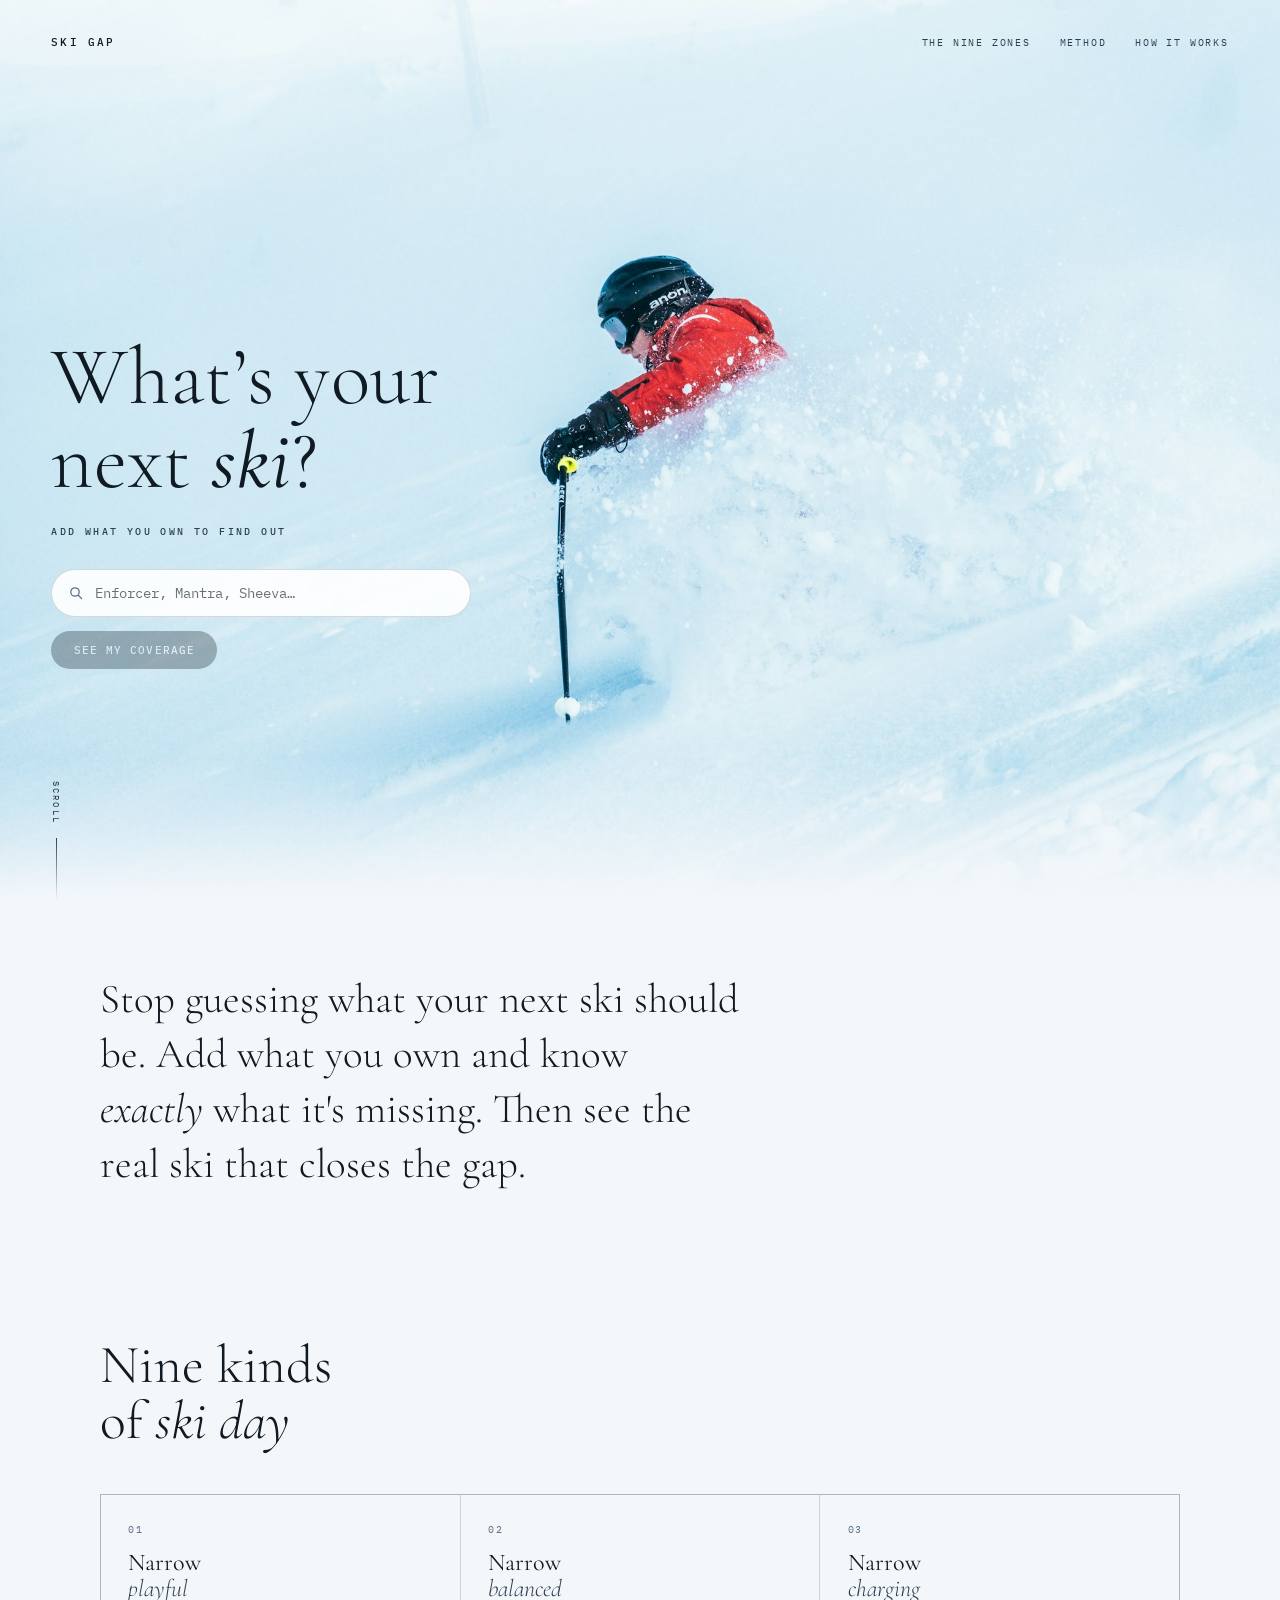
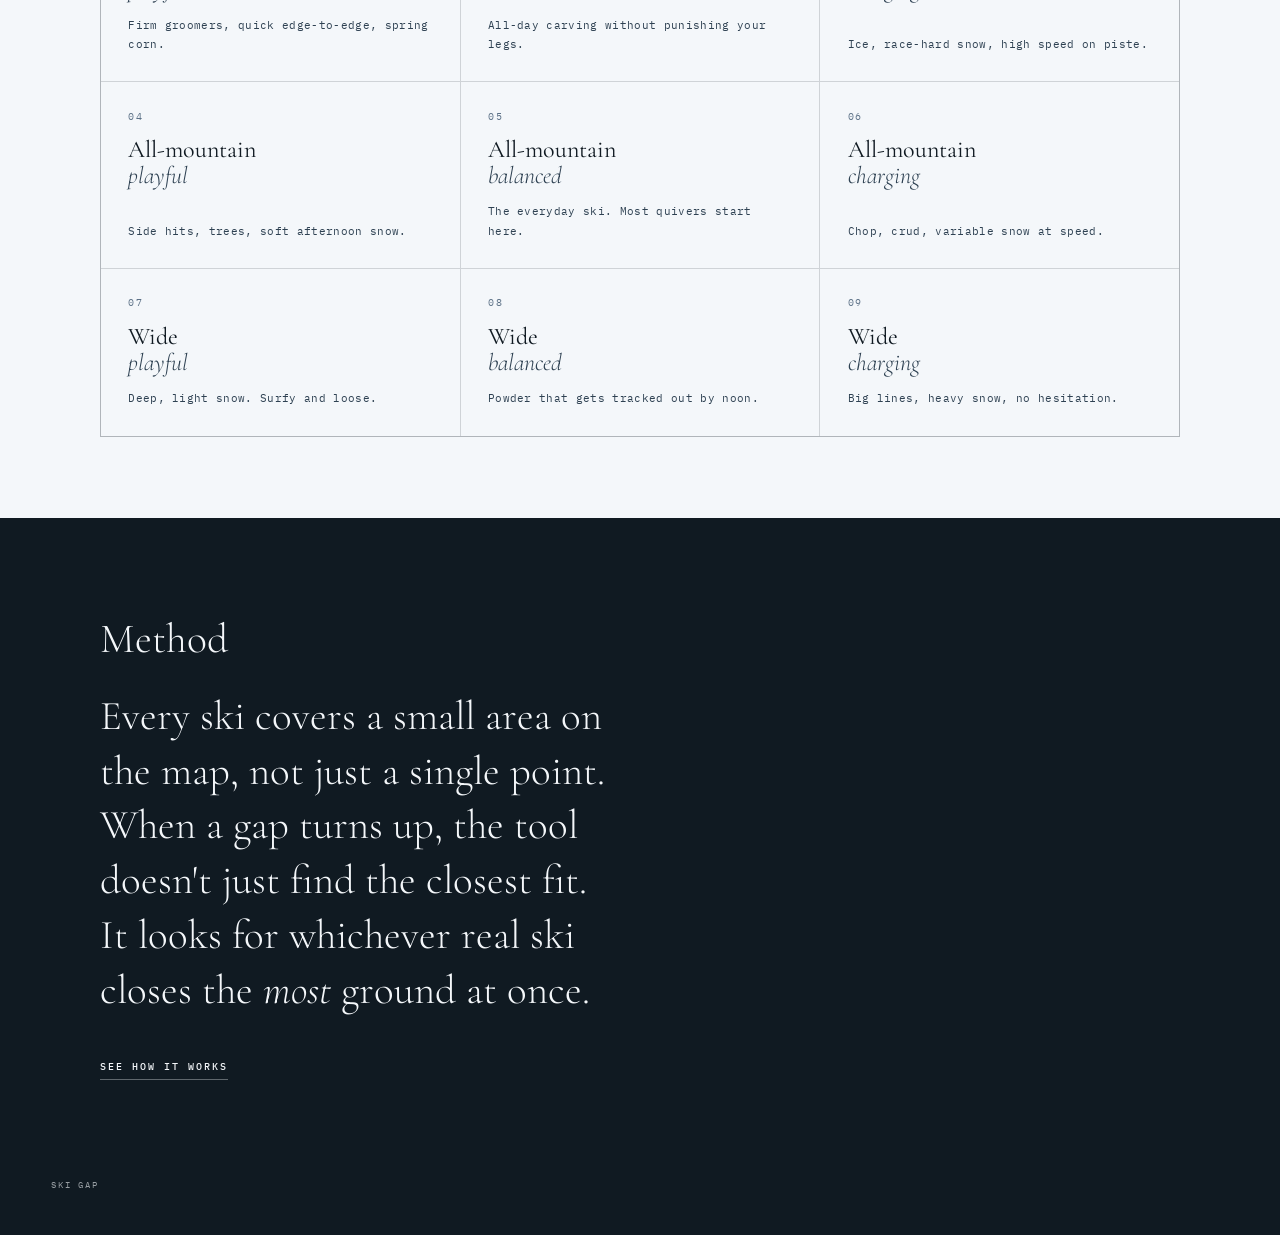
==== commit 7d0f8266: "Rename the brand to "Ski Gap" in site copy and README User's call, after the earlier naming search (" ====
--- a/index.html
+++ b/index.html
@@ -3,7 +3,7 @@
 <head>
 <meta charset="UTF-8" />
 <meta name="viewport" content="width=device-width, initial-scale=1" />
-<title>Quiver Gap Finder — find the gap in your quiver</title>
+<title>Ski Gap — find the gap in your quiver</title>
 <link rel="preconnect" href="https://fonts.googleapis.com" />
 <link rel="preconnect" href="https://fonts.gstatic.com" crossorigin />
 <link href="https://fonts.googleapis.com/css2?family=Cormorant+Garamond:ital,wght@0,300;0,400;0,500;1,300;1,400&family=IBM+Plex+Mono:wght@400;500&display=swap" rel="stylesheet" />
@@ -20,7 +20,7 @@
        sourcing credibility, a link that goes nowhere costs more than a
        missing one. Restore it when a catalog page exists. -->
   <header class="nav">
-    <a class="brand" href="#top">Quiver Gap Finder</a>
+    <a class="brand" href="#top">Ski Gap</a>
     <nav aria-label="Primary">
       <a href="#zones">The nine zones</a>
       <a href="#method">Method</a>
@@ -103,7 +103,7 @@
 </section>
 
 <footer class="foot">
-  <span>Quiver Gap Finder</span>
+  <span>Ski Gap</span>
 </footer>
 
 <div id="chart-tooltip" class="chart-tooltip" role="tooltip" hidden></div>
--- a/style.css
+++ b/style.css
@@ -564,8 +564,7 @@
 }
 
 /* Tooltip - inverted relative to the page (dark bg / light text),
-   matching root's .chart-tooltip, positioned in JS (see
-   coverage-map.js positionTooltip). */
+   positioned in JS (see coverage-map.js positionTooltip). */
 .chart-tooltip {
   position: fixed; z-index: 20;
   max-width: 240px;
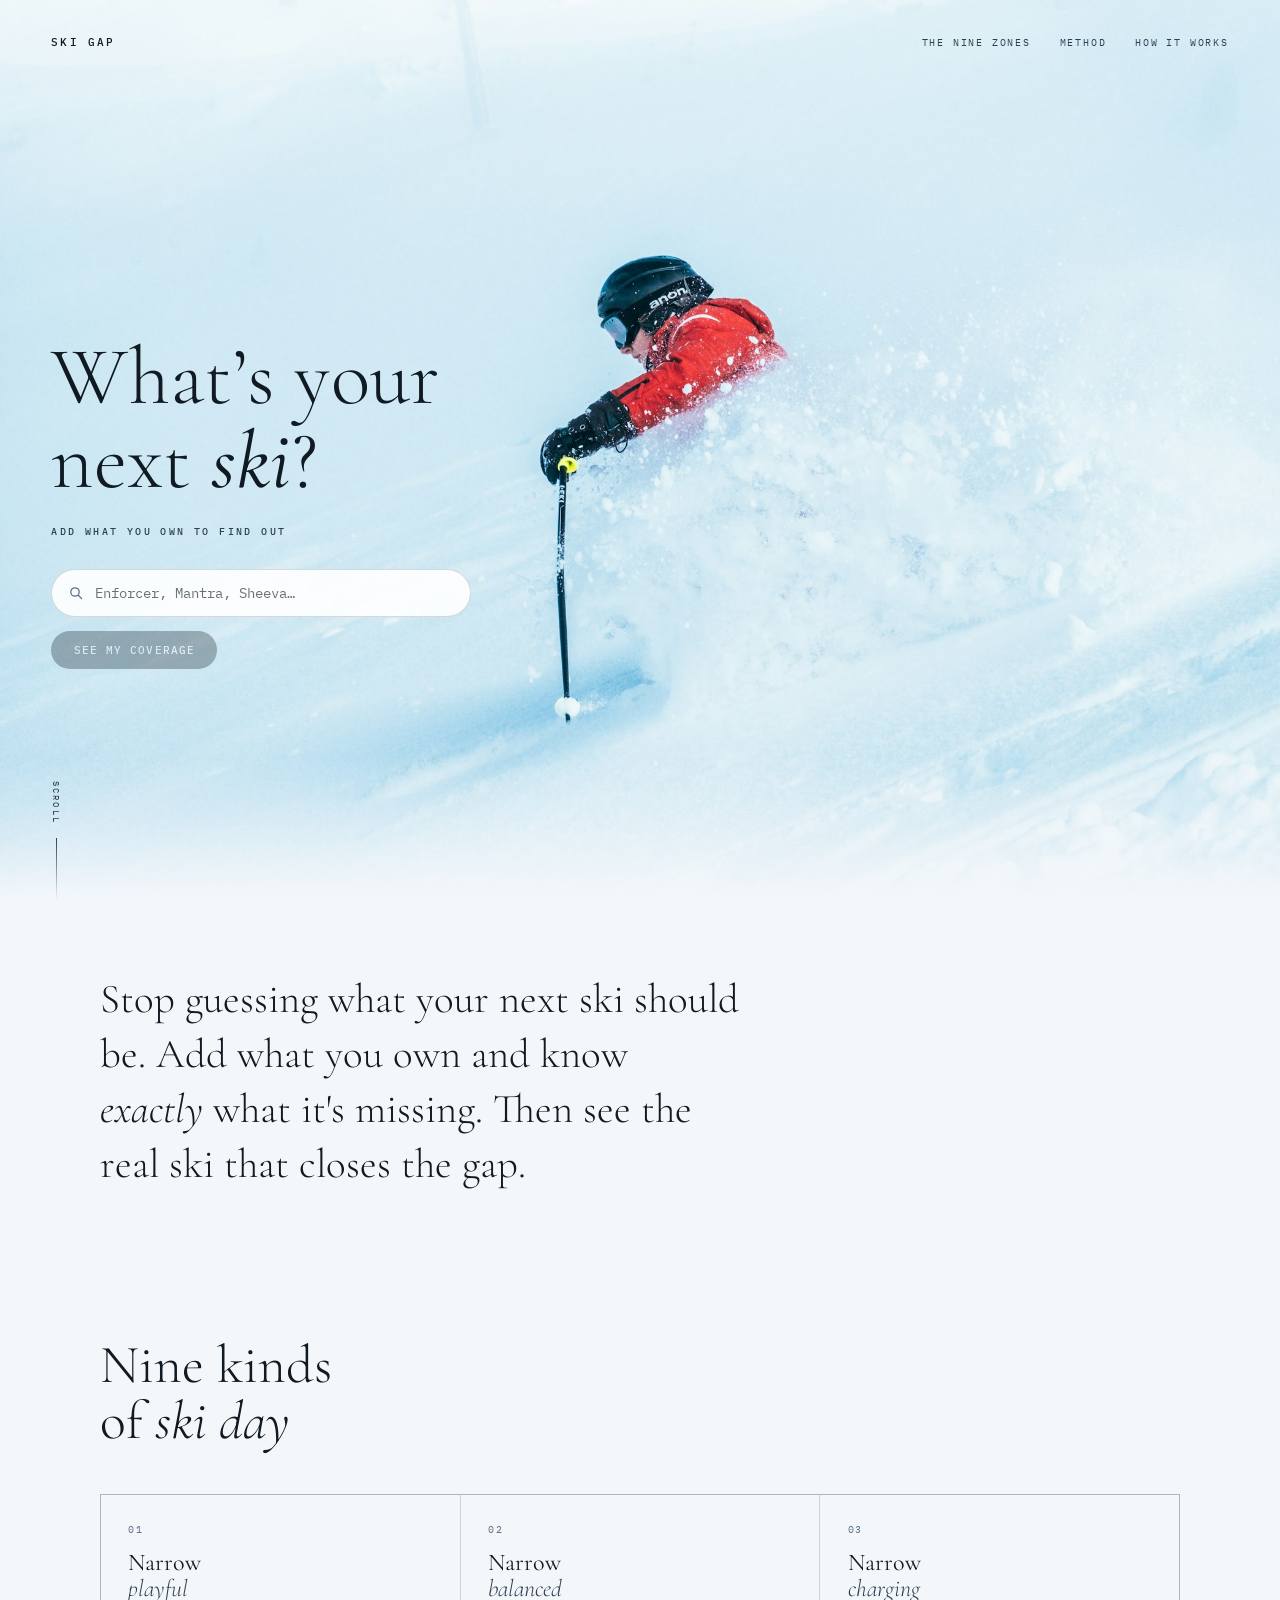
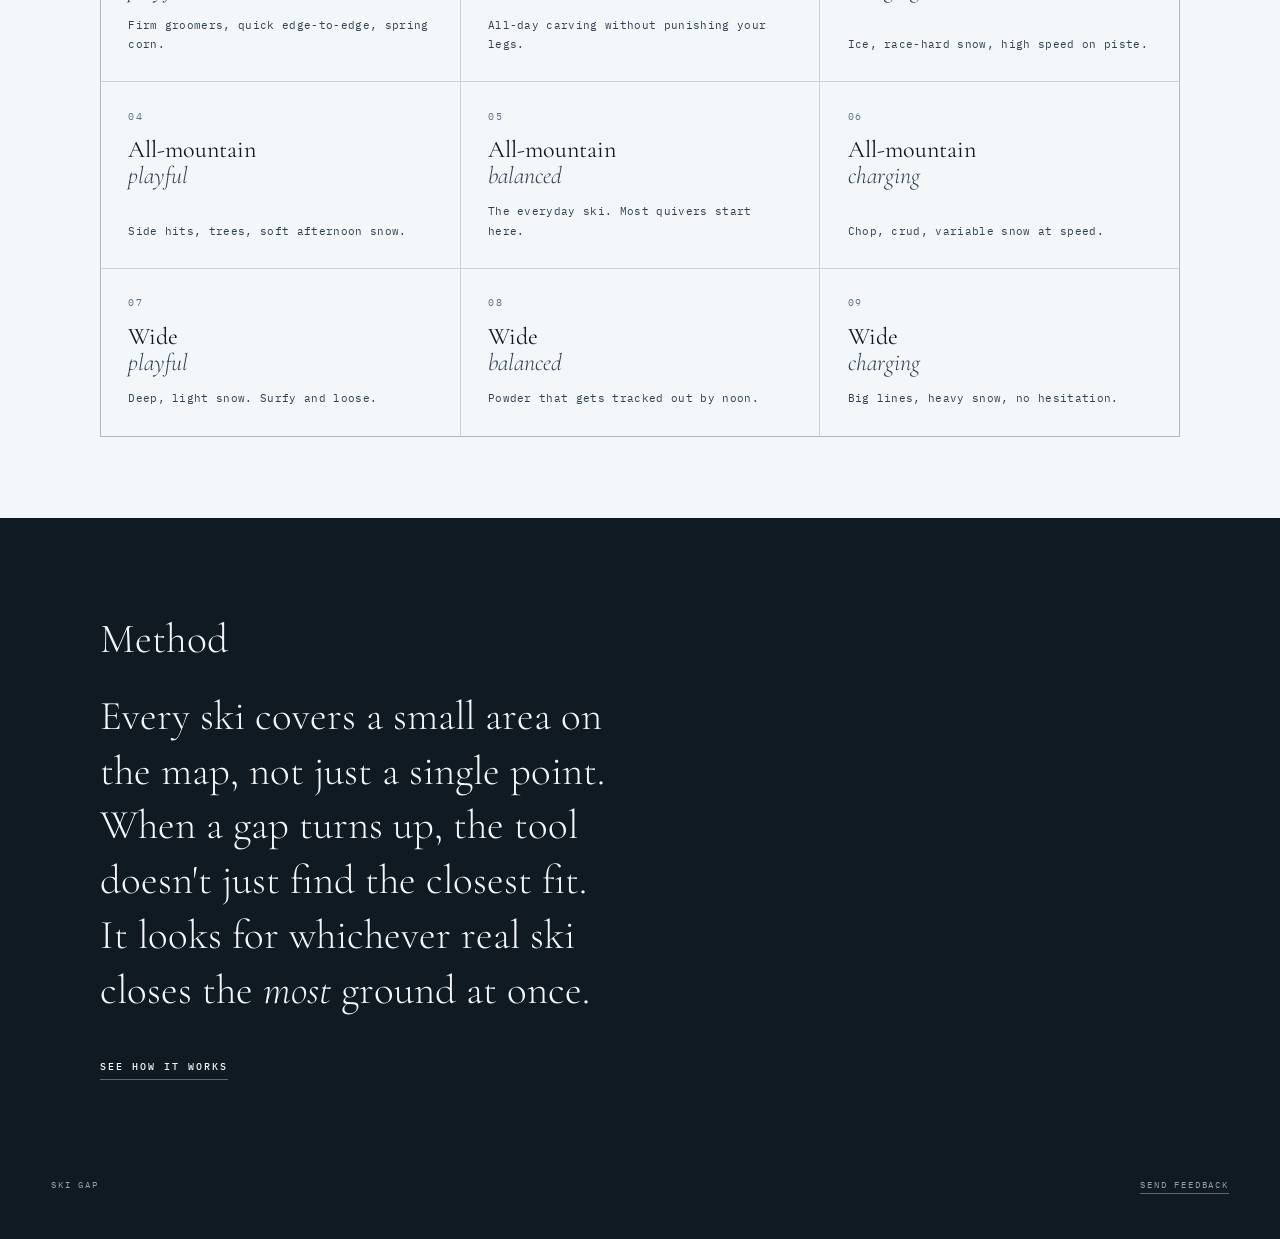
==== commit 2adaf40d: "Add a live feedback link to the footer Third of the launch musts. Real address now: feedback@skigap." ====
--- a/index.html
+++ b/index.html
@@ -104,6 +104,7 @@
 
 <footer class="foot">
   <span>Ski Gap</span>
+  <a href="mailto:feedback@skigap.app?subject=Ski%20Gap%20feedback">Send feedback</a>
 </footer>
 
 <div id="chart-tooltip" class="chart-tooltip" role="tooltip" hidden></div>
--- a/style.css
+++ b/style.css
@@ -876,6 +876,13 @@
   padding: 0 clamp(1.3rem, 4vw, 3.2rem) clamp(2.2rem, 5vh, 3rem);
   font-size: 0.5625rem; letter-spacing: 0.2em; text-transform: uppercase;
 }
+.foot a {
+  color: inherit; text-decoration: none;
+  border-bottom: 1px solid rgba(244, 247, 250, 0.35);
+  padding-bottom: 0.15rem;
+  transition: color 0.25s var(--ease), border-color 0.25s var(--ease);
+}
+.foot a:hover { color: var(--paper); border-bottom-color: var(--paper); }
 
 /* ---------- motion ---------- */
 
